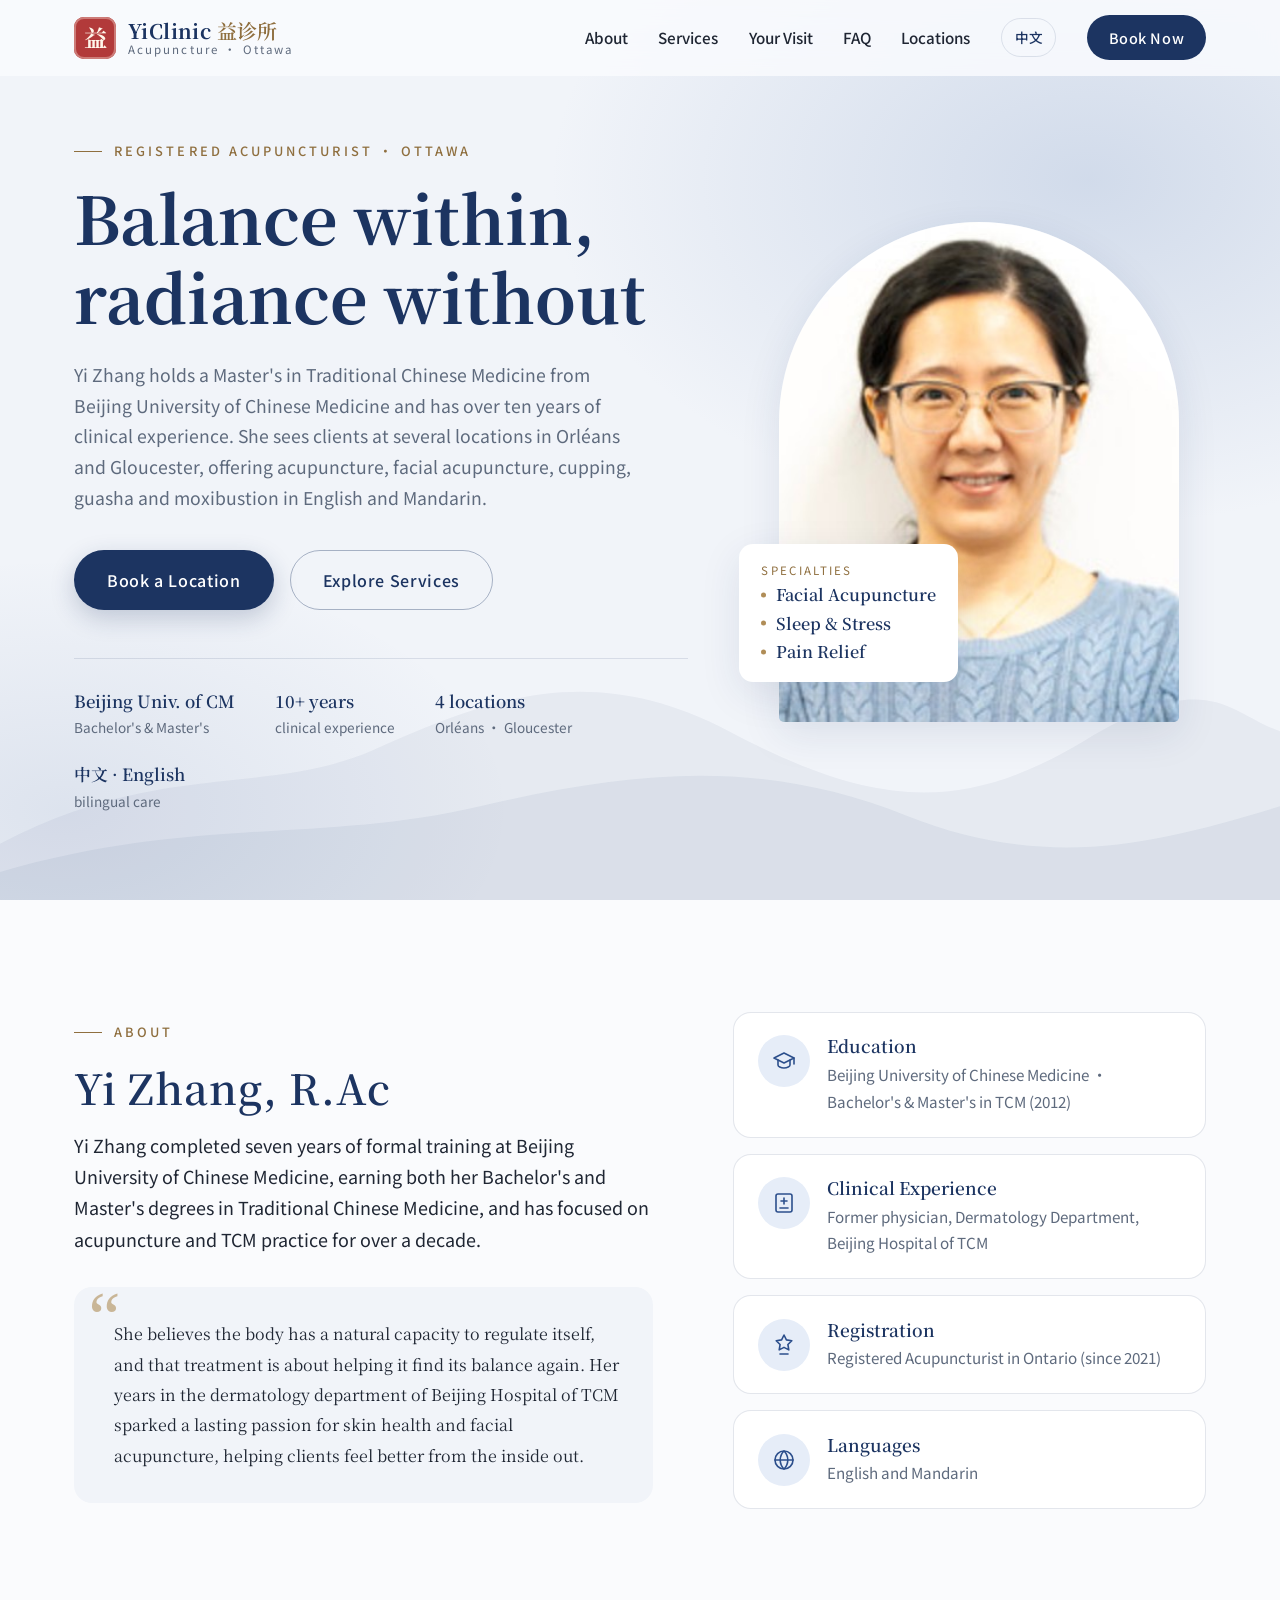
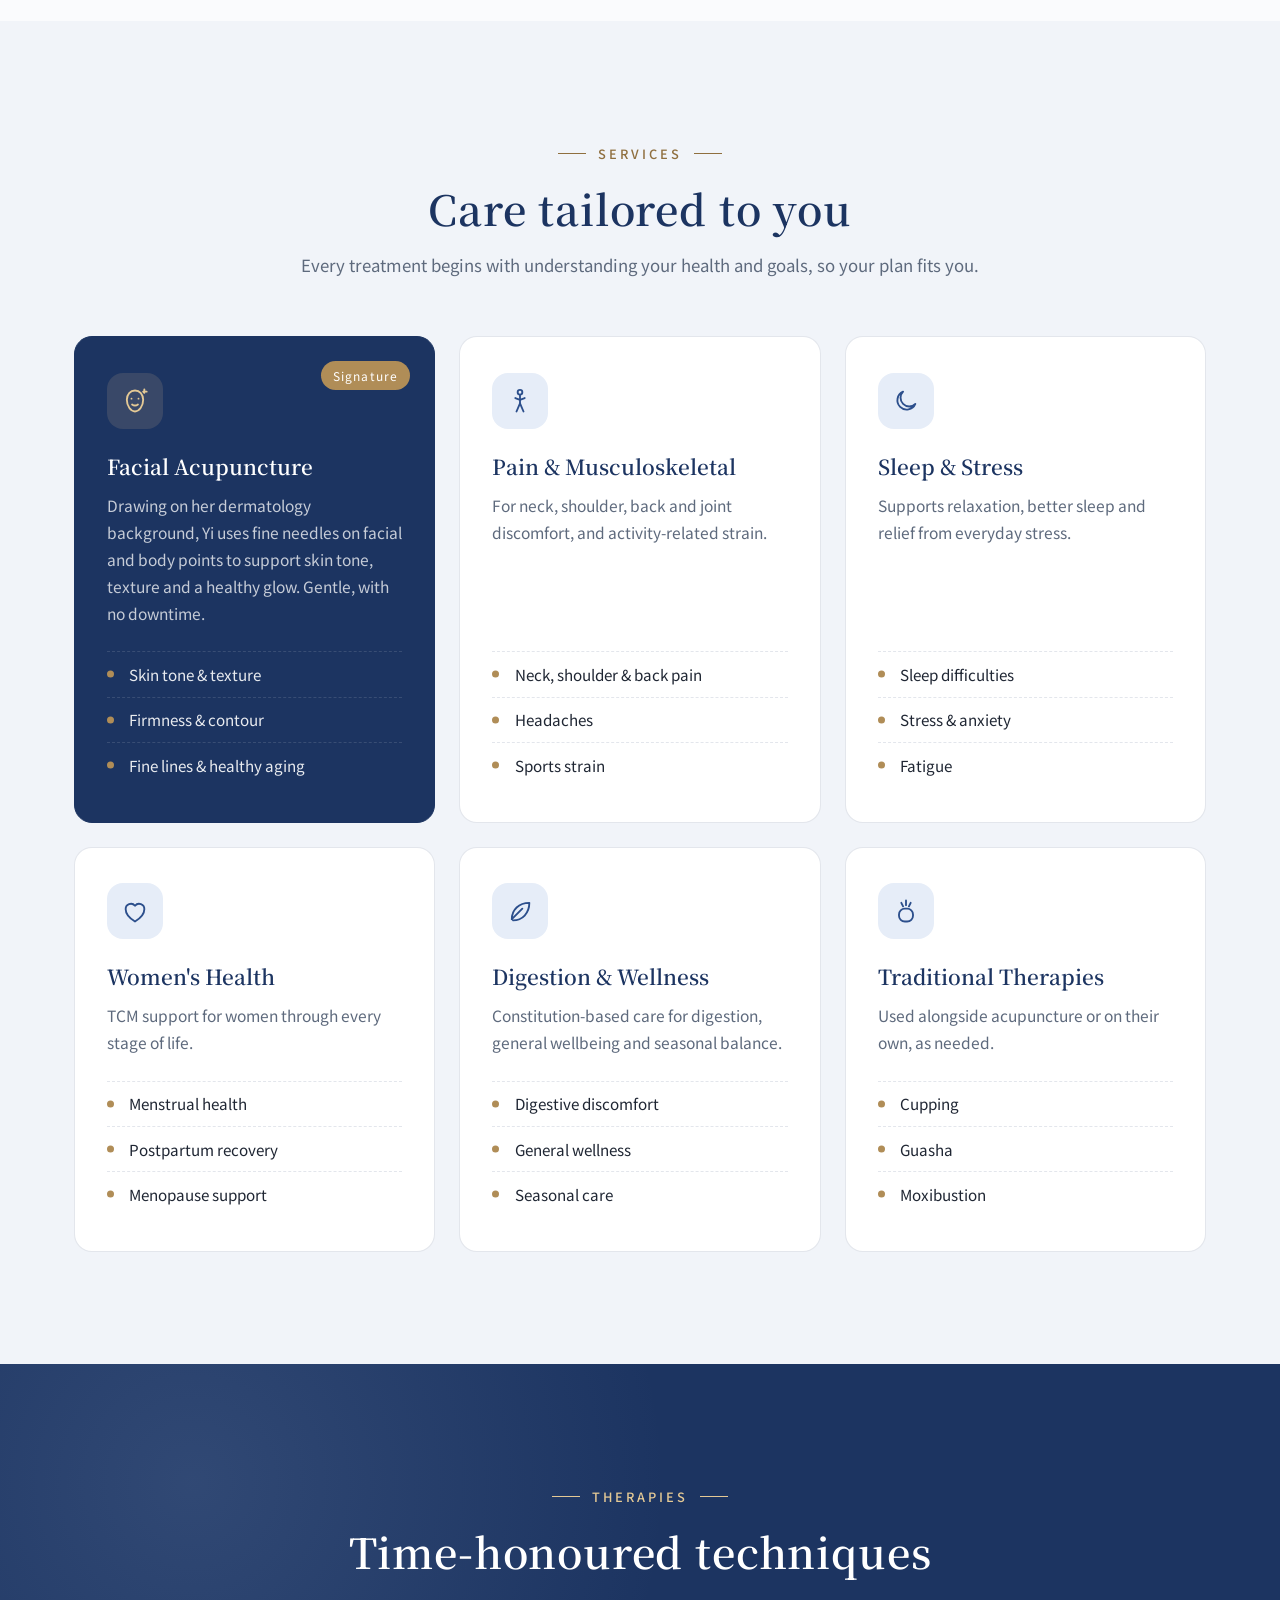
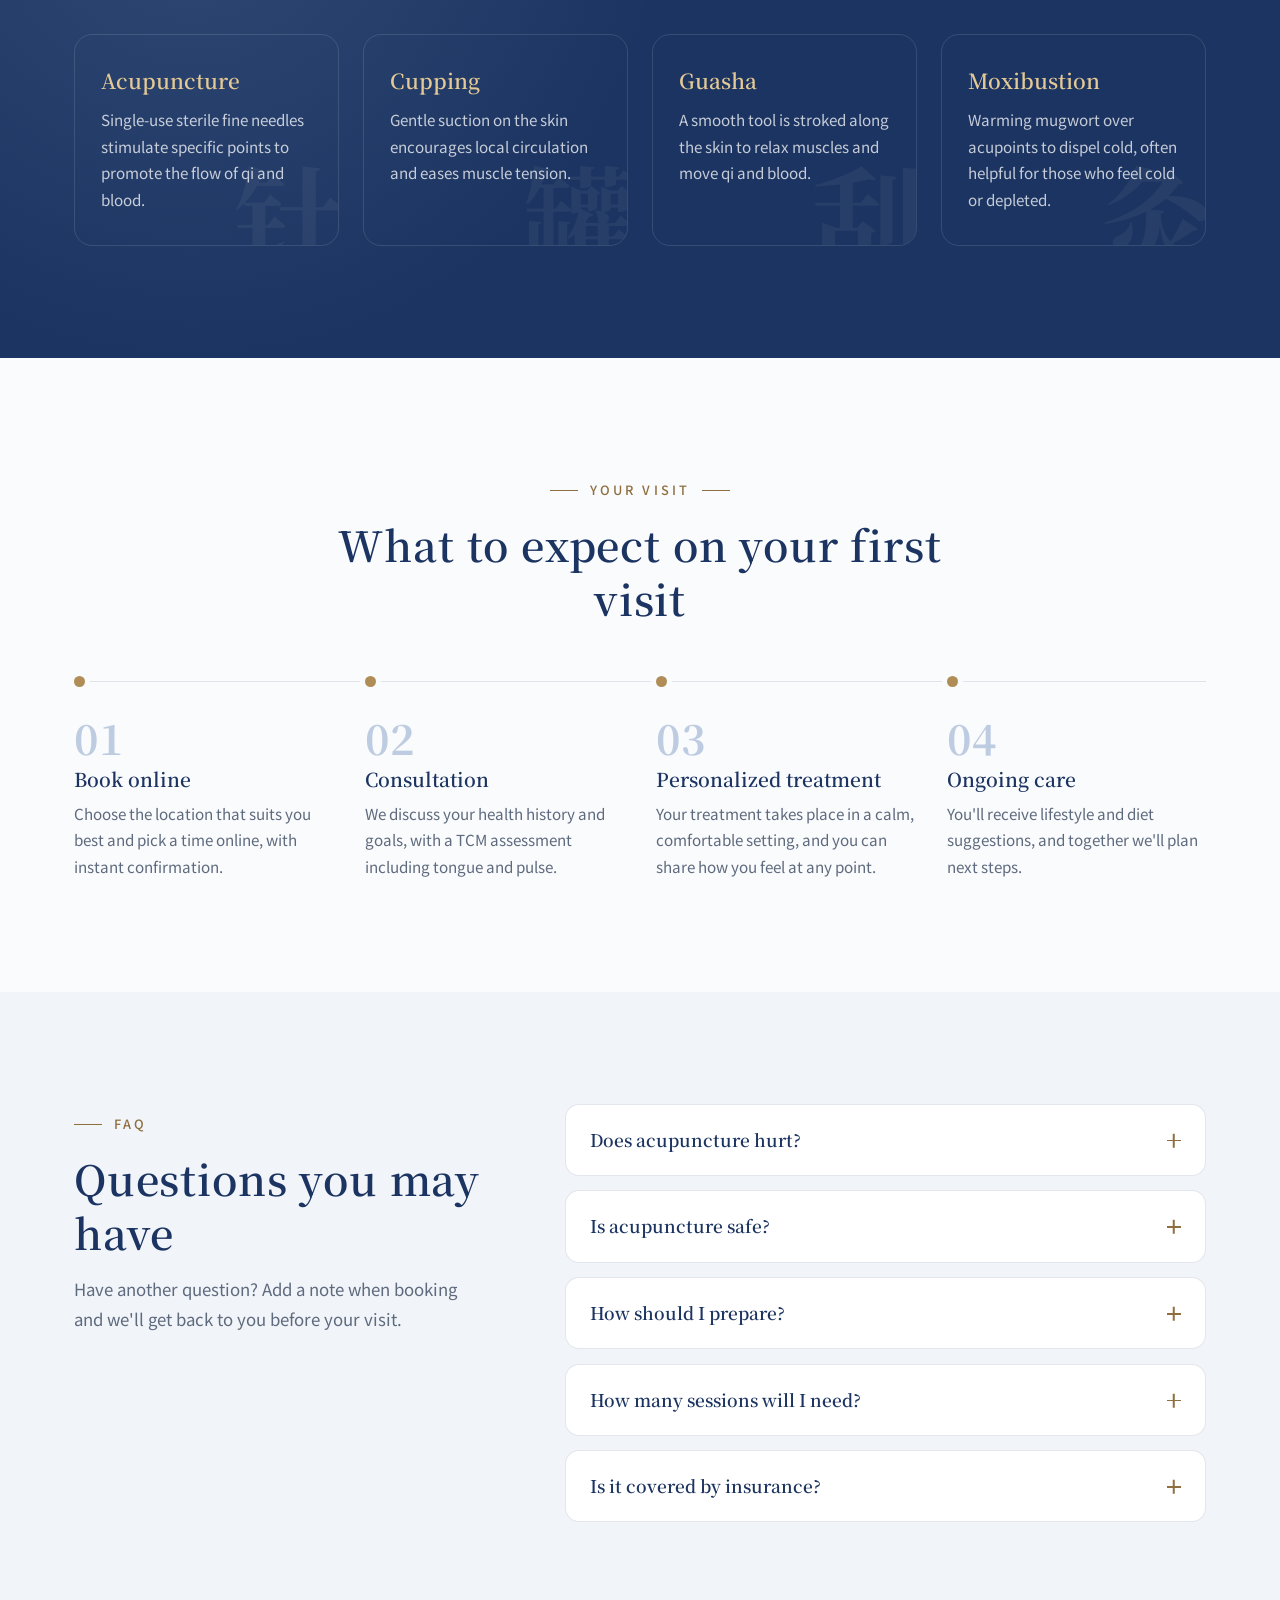
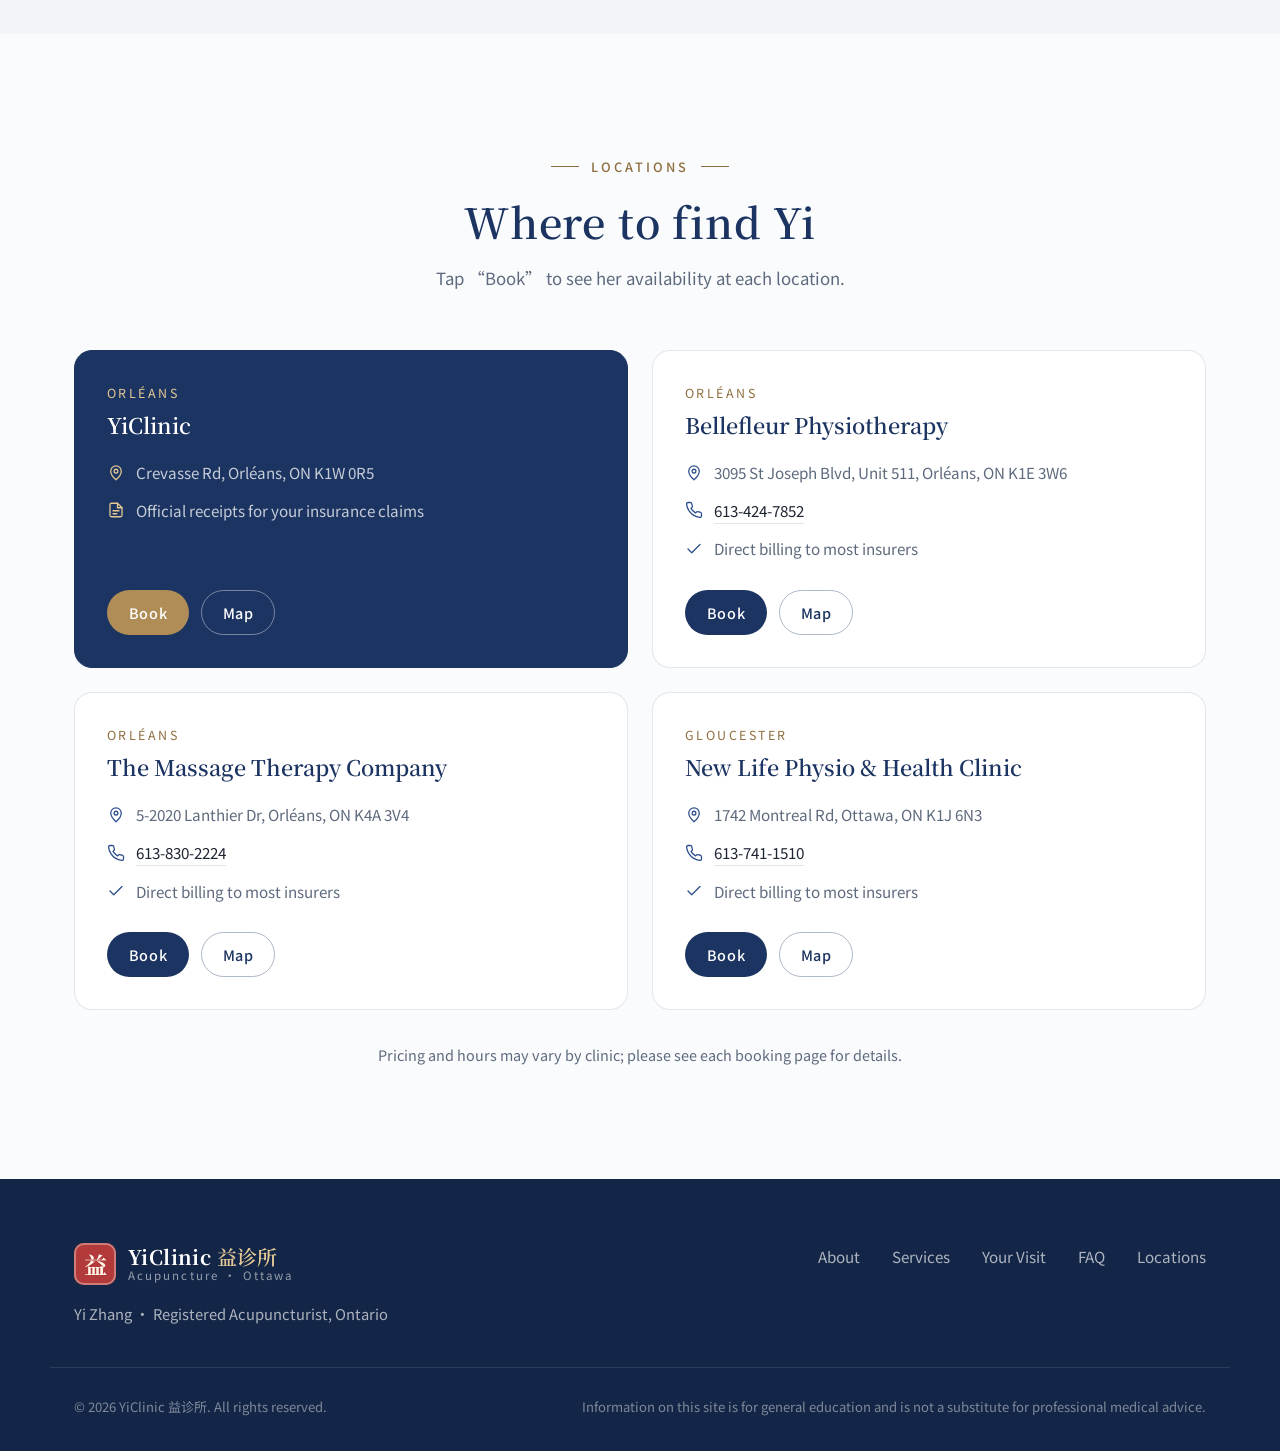
==== zh/index.html @ 9ea77cdb "Give each language its own URL: English at /, Chinese at /zh/ Replaces the JavaScript text swap with" ====
<!DOCTYPE html>
<html lang="zh-CN">
<head>
    <meta charset="UTF-8">
    <meta name="viewport" content="width=device-width, initial-scale=1.0">
    <title>YiClinic 益诊所 - 渥太华中医针灸 | 注册针灸师张怿</title>
    <meta name="description" content="YiClinic 益诊所，渥太华中医针灸。张怿，北京中医药大学中医学硕士，安大略省注册针灸师，在 Orléans 与 Gloucester 提供针灸、面部美容针灸、拔罐、刮痧、艾灸，中英文服务，多处可直接报销保险。">
    <meta name="theme-color" content="#1c3461">
    <link rel="canonical" href="https://www.yiclinic.ca/zh/">
    <link rel="alternate" hreflang="zh-Hans" href="https://www.yiclinic.ca/zh/">
    <link rel="alternate" hreflang="en" href="https://www.yiclinic.ca/">
    <link rel="alternate" hreflang="x-default" href="https://www.yiclinic.ca/">
    <link rel="icon" href="../favicon.svg" type="image/svg+xml">

    <meta property="og:type" content="website">
    <meta property="og:site_name" content="YiClinic 益诊所">
    <meta property="og:title" content="YiClinic 益诊所 - 渥太华中医针灸 | 注册针灸师张怿">
    <meta property="og:description" content="安大略省注册针灸师张怿 · 针灸、面部美容针灸、拔罐、刮痧、艾灸 · Orléans 与 Gloucester · 中英文服务">
    <meta property="og:locale" content="zh_CN">
    <meta property="og:url" content="https://www.yiclinic.ca/zh/">
    <meta property="og:image" content="https://www.yiclinic.ca/profile.jpg">
    <meta name="twitter:card" content="summary">

    <link rel="preconnect" href="https://fonts.googleapis.com">
    <link rel="preconnect" href="https://fonts.gstatic.com" crossorigin>
    <link href="https://fonts.googleapis.com/css2?family=Noto+Sans+SC:wght@300;400;500;700&family=Noto+Serif+SC:wght@400;500;600;700&display=swap" rel="stylesheet">
    <link rel="stylesheet" href="../styles.css?v=6">

    <script type="application/ld+json">
    {
        "@context": "https://schema.org",
        "@type": "MedicalBusiness",
        "name": "YiClinic 益诊所",
        "url": "https://www.yiclinic.ca/zh/",
        "image": "https://www.yiclinic.ca/profile.jpg",
        "description": "Acupuncture and Traditional Chinese Medicine clinic in Ottawa, Ontario. Services in English and Mandarin.",
        "address": {
            "@type": "PostalAddress",
            "streetAddress": "Crevasse Rd",
            "addressLocality": "Orléans",
            "postalCode": "K1W 0R5",
            "addressRegion": "ON",
            "addressCountry": "CA"
        },
        "availableLanguage": ["English", "Chinese"],
        "medicalSpecialty": "Acupuncture",
        "employee": {
            "@type": "Person",
            "name": "Yi Zhang",
            "jobTitle": "Registered Acupuncturist",
            "alumniOf": "Beijing University of Chinese Medicine",
            "workLocation": [
                {
                    "@type": "MedicalClinic",
                    "name": "Bellefleur Physiotherapy - Orléans",
                    "telephone": "+1-613-424-7852",
                    "address": { "@type": "PostalAddress", "streetAddress": "3095 St Joseph Blvd, Unit 511", "addressLocality": "Orléans", "addressRegion": "ON", "postalCode": "K1E 3W6", "addressCountry": "CA" }
                },
                {
                    "@type": "MedicalClinic",
                    "name": "The Massage Therapy Company",
                    "telephone": "+1-613-830-2224",
                    "address": { "@type": "PostalAddress", "streetAddress": "5-2020 Lanthier Dr", "addressLocality": "Orléans", "addressRegion": "ON", "postalCode": "K4A 3V4", "addressCountry": "CA" }
                },
                {
                    "@type": "MedicalClinic",
                    "name": "New Life Physio & Health Clinic",
                    "telephone": "+1-613-741-1510",
                    "address": { "@type": "PostalAddress", "streetAddress": "1742 Montreal Rd", "addressLocality": "Ottawa", "addressRegion": "ON", "postalCode": "K1J 6N3", "addressCountry": "CA" }
                }
            ]
        },
        "potentialAction": {
            "@type": "ReserveAction",
            "target": "https://book.squareup.com/appointments/kmcly4hvuqby21/location/LDAK9QREGEEZS/services"
        }
    }
    </script>
</head>
<body>
    <a class="skip-link" href="#main">跳到主要内容</a>

    <header class="navbar" id="navbar">
        <div class="container nav-wrapper">
            <a href="#home" class="logo" aria-label="YiClinic 益诊所">
                <span class="logo-seal" aria-hidden="true">益</span>
                <span class="logo-text">
                    <span class="logo-name">YiClinic <span class="logo-cn">益诊所</span></span>
                    <span class="logo-subtitle">渥太华中医针灸</span>
                </span>
            </a>

            <nav class="nav-menu" id="navMenu" aria-label="Main">
                <a href="#about" class="nav-link">关于医师</a>
                <a href="#services" class="nav-link">服务项目</a>
                <a href="#visit" class="nav-link">就诊流程</a>
                <a href="#faq" class="nav-link">常见问题</a>
                <a href="#locations" class="nav-link">就诊地点</a>
                <a class="language-toggle" href="../" hreflang="en" lang="en" data-lang-switch="en" aria-label="English">EN</a>
                <a href="#locations" class="btn btn-primary btn-sm nav-cta">在线预约</a>
            </nav>

            <button class="mobile-menu-toggle" id="mobileMenuToggle" type="button" aria-label="Menu" aria-controls="navMenu" aria-expanded="false">
                <span></span><span></span><span></span>
            </button>
        </div>
    </header>

    <main id="main">
        <!-- 首页 -->
        <section id="home" class="hero">
            <svg class="hero-mountains" viewBox="0 0 1440 320" preserveAspectRatio="none" aria-hidden="true">
                <path d="M0 260 C 180 170, 300 210, 420 160 S 660 60, 820 140 S 1080 230, 1220 150 S 1380 120, 1440 140 L1440 320 L0 320 Z" fill="currentColor" opacity="0.05"/>
                <path d="M0 290 C 220 230, 360 260, 540 220 S 860 170, 1020 230 S 1300 260, 1440 220 L1440 320 L0 320 Z" fill="currentColor" opacity="0.06"/>
            </svg>
            <div class="container hero-grid">
                <div class="hero-text">
                    <p class="eyebrow reveal">安大略省注册针灸师 · 渥太华</p>
                    <h1 class="hero-title reveal">调和身心，自然焕采</h1>
                    <p class="hero-lead reveal">张怿，北京中医药大学中医学硕士，十余年针灸临床经验。在渥太华 Orléans 与 Gloucester 多个地点出诊，提供针灸、面部美容针灸、拔罐、刮痧与艾灸，中英文服务。</p>
                    <div class="hero-buttons reveal">
                        <a href="#locations" class="btn btn-primary">选择地点预约</a>
                        <a href="#services" class="btn btn-ghost">查看服务项目</a>
                    </div>
                    <ul class="hero-trust reveal">
                        <li>
                            <strong>北京中医药大学</strong>
                            <span>中医学学士 · 硕士</span>
                        </li>
                        <li>
                            <strong>10+ 年</strong>
                            <span>针灸临床经验</span>
                        </li>
                        <li>
                            <strong>4 个地点</strong>
                            <span>Orléans · Gloucester</span>
                        </li>
                        <li>
                            <strong>中文 · English</strong>
                            <span>双语服务</span>
                        </li>
                    </ul>
                </div>
                <div class="hero-visual reveal">
                    <div class="hero-arch">
                        <img src="../profile.jpg" alt="张怿 Yi Zhang, Registered Acupuncturist" width="415" height="430">
                    </div>
                    <div class="hero-badge">
                        <span class="hero-badge-label">特色项目</span>
                        <ul class="hero-badge-list">
                            <li>面部美容</li>
                            <li>睡眠情绪</li>
                            <li>疼痛调理</li>
                        </ul>
                    </div>
                </div>
            </div>
        </section>

        <!-- 关于医师 -->
        <section id="about" class="section about">
            <div class="container about-grid">
                <div class="about-intro reveal">
                    <p class="eyebrow">关于医师</p>
                    <h2 class="section-title">张怿 · 注册针灸师</h2>
                    <p class="lead">张怿毕业于北京中医药大学，接受七年系统中医学教育，获中医学学士及硕士学位，此后专注针灸与中医临床十余年。</p>
                    <blockquote class="philosophy">
                        <p>她相信身体本身具有自我调节的能力。治疗的目的，是帮助身体重新找回平衡。曾在北京中医医院皮肤科工作的经历，让她对皮肤调理与面部美容针灸一直怀有热情，希望帮助每一位来访者由内而外地改善状态。</p>
                    </blockquote>
                </div>

                <ul class="credentials">
                    <li class="credential reveal">
                        <span class="icon-circle" aria-hidden="true">
                            <svg viewBox="0 0 24 24"><path d="M2 9l10-5 10 5-10 5-10-5z"/><path d="M6 11v5c0 1.5 2.7 3 6 3s6-1.5 6-3v-5"/><path d="M22 9v6"/></svg>
                        </span>
                        <div>
                            <h3>教育背景</h3>
                            <p>北京中医药大学 · 中医学学士、硕士（2012）</p>
                        </div>
                    </li>
                    <li class="credential reveal">
                        <span class="icon-circle" aria-hidden="true">
                            <svg viewBox="0 0 24 24"><rect x="4" y="3" width="16" height="18" rx="2"/><path d="M12 7v6M9 10h6"/><path d="M8 17h8"/></svg>
                        </span>
                        <div>
                            <h3>临床经历</h3>
                            <p>曾任北京中医医院皮肤科医师</p>
                        </div>
                    </li>
                    <li class="credential reveal">
                        <span class="icon-circle" aria-hidden="true">
                            <svg viewBox="0 0 24 24"><path d="M12 2l2.4 4.9 5.4.8-3.9 3.8.9 5.4L12 14.4l-4.8 2.5.9-5.4-3.9-3.8 5.4-.8L12 2z"/><path d="M8 21h8"/></svg>
                        </span>
                        <div>
                            <h3>执业资格</h3>
                            <p>安大略省注册针灸师（2021 年至今）</p>
                        </div>
                    </li>
                    <li class="credential reveal">
                        <span class="icon-circle" aria-hidden="true">
                            <svg viewBox="0 0 24 24"><circle cx="12" cy="12" r="9"/><path d="M3 12h18"/><path d="M12 3c2.5 2.5 3.8 5.5 3.8 9s-1.3 6.5-3.8 9c-2.5-2.5-3.8-5.5-3.8-9S9.5 5.5 12 3z"/></svg>
                        </span>
                        <div>
                            <h3>语言</h3>
                            <p>中文（普通话）、英文</p>
                        </div>
                    </li>
                </ul>
            </div>
        </section>

        <!-- 服务项目 -->
        <section id="services" class="section services">
            <div class="container">
                <div class="section-header reveal">
                    <p class="eyebrow">服务项目</p>
                    <h2 class="section-title">因人而异的中医调理</h2>
                    <p class="section-description">每次治疗前都会详细了解您的情况，再制定适合您的针灸与中医方案。</p>
                </div>

                <div class="services-grid">
                    <article class="service-card service-card--featured reveal">
                        <span class="service-tag">特色项目</span>
                        <span class="service-icon" aria-hidden="true">
                            <svg viewBox="0 0 24 24"><path d="M12 3c-4 0-7 3.2-7 8 0 5.5 3.5 10 7 10s7-4.5 7-10c0-4.8-3-8-7-8z"/><path d="M9 10h.01M15 10h.01"/><path d="M9.5 15c1.4 1 3.6 1 5 0"/><path d="M19 4l1 1M20 2v2M22 4h-2"/></svg>
                        </span>
                        <h3>面部美容针灸</h3>
                        <p>结合皮肤科临床背景，以细针作用于面部及全身穴位，帮助改善气色与肌肤状态。温和、无需恢复期。</p>
                        <ul class="service-list">
                            <li>改善气色与肤质</li>
                            <li>面部紧致与轮廓</li>
                            <li>细纹与抗衰调理</li>
                        </ul>
                    </article>

                    <article class="service-card reveal">
                        <span class="service-icon" aria-hidden="true">
                            <svg viewBox="0 0 24 24"><circle cx="12" cy="4.5" r="2"/><path d="M12 7v7"/><path d="M8 9.5l4 1.5 4-1.5"/><path d="M9 21l3-7 3 7"/></svg>
                        </span>
                        <h3>疼痛与肌肉骨骼</h3>
                        <p>针对颈肩腰背、关节及运动相关的不适，舒缓紧张、促进活动。</p>
                        <ul class="service-list">
                            <li>颈肩腰背痛</li>
                            <li>头痛</li>
                            <li>运动劳损</li>
                        </ul>
                    </article>

                    <article class="service-card reveal">
                        <span class="service-icon" aria-hidden="true">
                            <svg viewBox="0 0 24 24"><path d="M20 14.5A8 8 0 1 1 9.5 4a6.5 6.5 0 0 0 10.5 10.5z"/></svg>
                        </span>
                        <h3>睡眠与情绪</h3>
                        <p>帮助身心放松，调理睡眠质量与日常压力带来的不适。</p>
                        <ul class="service-list">
                            <li>失眠多梦</li>
                            <li>压力与焦虑</li>
                            <li>疲劳乏力</li>
                        </ul>
                    </article>

                    <article class="service-card reveal">
                        <span class="service-icon" aria-hidden="true">
                            <svg viewBox="0 0 24 24"><path d="M12 21c-5-3-8-6.5-8-10.5A4.5 4.5 0 0 1 12 7.5a4.5 4.5 0 0 1 8 3c0 4-3 7.5-8 10.5z"/></svg>
                        </span>
                        <h3>女性健康</h3>
                        <p>在不同生命阶段为女性提供中医调理与支持。</p>
                        <ul class="service-list">
                            <li>月经调理</li>
                            <li>产后恢复</li>
                            <li>更年期调养</li>
                        </ul>
                    </article>

                    <article class="service-card reveal">
                        <span class="service-icon" aria-hidden="true">
                            <svg viewBox="0 0 24 24"><path d="M5 19c0-8 6-14 15-14 0 9-6 15-14 15"/><path d="M5 19L14 10"/></svg>
                        </span>
                        <h3>消化与体质调理</h3>
                        <p>根据个人体质调理脾胃、改善亚健康状态，顺应季节养生。</p>
                        <ul class="service-list">
                            <li>消化不适</li>
                            <li>亚健康调理</li>
                            <li>季节性调养</li>
                        </ul>
                    </article>

                    <article class="service-card reveal">
                        <span class="service-icon" aria-hidden="true">
                            <svg viewBox="0 0 24 24"><path d="M12 3v4"/><path d="M8 5l1.5 3M16 5l-1.5 3"/><rect x="6" y="10" width="12" height="11" rx="5"/></svg>
                        </span>
                        <h3>传统中医疗法</h3>
                        <p>可根据需要与针灸配合使用，或单独进行。</p>
                        <ul class="service-list">
                            <li>拔罐</li>
                            <li>刮痧</li>
                            <li>艾灸</li>
                        </ul>
                    </article>
                </div>
            </div>
        </section>

        <!-- 疗法介绍 -->
        <section class="section therapies">
            <div class="container">
                <div class="section-header reveal">
                    <p class="eyebrow eyebrow--light">疗法介绍</p>
                    <h2 class="section-title">传承千年的中医手法</h2>
                </div>
                <div class="therapies-grid">
                    <div class="therapy reveal">
                        <span class="therapy-char" aria-hidden="true">针</span>
                        <h3>针灸</h3>
                        <p>以一次性无菌细针刺激穴位，疏通经络、调和气血。</p>
                    </div>
                    <div class="therapy reveal">
                        <span class="therapy-char" aria-hidden="true">罐</span>
                        <h3>拔罐</h3>
                        <p>借助负压作用于肌肤，促进局部循环、舒缓肌肉紧张。</p>
                    </div>
                    <div class="therapy reveal">
                        <span class="therapy-char" aria-hidden="true">刮</span>
                        <h3>刮痧</h3>
                        <p>以刮痧板在皮肤表面刮拭，放松肌肉、促进气血运行。</p>
                    </div>
                    <div class="therapy reveal">
                        <span class="therapy-char" aria-hidden="true">灸</span>
                        <h3>艾灸</h3>
                        <p>以艾草温熨穴位，温经散寒，适合怕冷、体虚者。</p>
                    </div>
                </div>
            </div>
        </section>

        <!-- 就诊流程 -->
        <section id="visit" class="section visit">
            <div class="container">
                <div class="section-header reveal">
                    <p class="eyebrow">就诊流程</p>
                    <h2 class="section-title">第一次来，会是怎样的？</h2>
                </div>
                <ol class="steps">
                    <li class="step reveal">
                        <span class="step-num">01</span>
                        <h3>在线预约</h3>
                        <p>选择离您最方便的地点，在线挑选时间，即时确认。</p>
                    </li>
                    <li class="step reveal">
                        <span class="step-num">02</span>
                        <h3>问诊评估</h3>
                        <p>详细了解您的健康史与诉求，结合舌诊、脉诊进行中医评估。</p>
                    </li>
                    <li class="step reveal">
                        <span class="step-num">03</span>
                        <h3>个性化治疗</h3>
                        <p>在安静舒适的环境中进行针灸或其他中医治疗，过程中随时沟通感受。</p>
                    </li>
                    <li class="step reveal">
                        <span class="step-num">04</span>
                        <h3>调养建议</h3>
                        <p>提供饮食起居方面的建议，并与您商定后续的治疗计划。</p>
                    </li>
                </ol>
            </div>
        </section>

        <!-- 常见问题 -->
        <section id="faq" class="section faq">
            <div class="container faq-grid">
                <div class="faq-intro reveal">
                    <p class="eyebrow">常见问题</p>
                    <h2 class="section-title">您可能想知道</h2>
                    <p class="section-description">还有其他问题？欢迎在预约时备注，我们会在就诊前与您联系。</p>
                </div>
                <div class="faq-list">
                    <details class="faq-item reveal">
                        <summary>针灸会痛吗？</summary>
                        <p>针灸针非常细，远细于打针用的针头。进针时多数人只有轻微感觉，之后可能出现酸、胀、麻、沉等“得气”感，通常很快适应，很多人治疗时会放松到睡着。</p>
                    </details>
                    <details class="faq-item reveal">
                        <summary>针灸安全吗？</summary>
                        <p>所有针具均为一次性无菌针，用后即弃。张怿是安大略省注册针灸师，遵循省级执业及卫生标准。如您怀孕、正在服用抗凝药物或有其他健康状况，请在就诊时告知。</p>
                    </details>
                    <details class="faq-item reveal">
                        <summary>治疗前需要做什么准备？</summary>
                        <p>建议穿着宽松舒适的衣物；就诊前适量进食，避免空腹或过饱；面部美容针灸前请尽量不化妆。</p>
                    </details>
                    <details class="faq-item reveal">
                        <summary>需要做几次治疗？</summary>
                        <p>因人而异，取决于您的具体情况、病程长短和身体反应。首次就诊评估后，会与您一起商量合适的治疗频率与疗程。</p>
                    </details>
                    <details class="faq-item reveal">
                        <summary>保险可以报销吗？</summary>
                        <p>许多雇主提供的补充医疗保险（extended health benefits）涵盖注册针灸师的服务，具体范围请咨询您的保险公司。在 Bellefleur、The Massage Therapy Company 和 New Life 三家诊所就诊，可由诊所直接向多数保险公司报销（direct billing）；在私人诊室就诊则提供注册针灸师收据，供您自行报销。</p>
                    </details>
                </div>
            </div>
        </section>

        <!-- 就诊地点 -->
        <section id="locations" class="section locations">
            <div class="container">
                <div class="section-header reveal">
                    <p class="eyebrow">就诊地点</p>
                    <h2 class="section-title">张怿的出诊地点</h2>
                    <p class="section-description">点击「预约」，即可查看她在该地点的可约时间。</p>
                </div>

                <div class="locations-grid">
                    <article class="location-card location-card--featured reveal">
                        <p class="location-area">Orléans</p>
                        <h3>YiClinic 益诊所</h3>
                        <ul class="location-meta">
                            <li>
                                <svg viewBox="0 0 24 24" aria-hidden="true"><path d="M12 21s-7-6.2-7-11.5A7 7 0 0 1 19 9.5C19 14.8 12 21 12 21z"/><circle cx="12" cy="9.5" r="2.5"/></svg>
                                <span>Crevasse Rd, Orléans, ON K1W 0R5</span>
                            </li>
                            <li>
                                <svg viewBox="0 0 24 24" aria-hidden="true"><path d="M14 3H6a2 2 0 0 0-2 2v14a2 2 0 0 0 2 2h12a2 2 0 0 0 2-2V9z"/><path d="M14 3v6h6M8 13h8M8 17h5"/></svg>
                                <span>提供注册针灸师收据，可自行向保险报销</span>
                            </li>
                        </ul>
                        <div class="location-actions">
                            <a href="https://book.squareup.com/appointments/kmcly4hvuqby21/location/LDAK9QREGEEZS/services" target="_blank" rel="noopener" class="btn btn-primary btn-sm">预约</a>
                            <a href="https://www.google.com/maps/search/?api=1&amp;query=Crevasse+Rd+Orleans+ON+K1W+0R5" target="_blank" rel="noopener" class="btn btn-ghost btn-sm">地图</a>
                        </div>
                    </article>

                    <article class="location-card reveal">
                        <p class="location-area">Orléans</p>
                        <h3>Bellefleur Physiotherapy</h3>
                        <ul class="location-meta">
                            <li>
                                <svg viewBox="0 0 24 24" aria-hidden="true"><path d="M12 21s-7-6.2-7-11.5A7 7 0 0 1 19 9.5C19 14.8 12 21 12 21z"/><circle cx="12" cy="9.5" r="2.5"/></svg>
                                <span>3095 St Joseph Blvd, Unit 511, Orléans, ON K1E 3W6</span>
                            </li>
                            <li>
                                <svg viewBox="0 0 24 24" aria-hidden="true"><path d="M22 16.9v3a2 2 0 0 1-2.2 2 19.8 19.8 0 0 1-8.6-3.1 19.5 19.5 0 0 1-6-6A19.8 19.8 0 0 1 2.1 4.2 2 2 0 0 1 4.1 2h3a2 2 0 0 1 2 1.7c.1 1 .4 1.9.7 2.8a2 2 0 0 1-.5 2.1L8 9.9a16 16 0 0 0 6 6l1.3-1.3a2 2 0 0 1 2.1-.4c.9.3 1.8.6 2.8.7a2 2 0 0 1 1.7 2z"/></svg>
                                <a href="tel:+16134247852">613-424-7852</a>
                            </li>
                            <li>
                                <svg viewBox="0 0 24 24" aria-hidden="true"><path d="M20 6L9 17l-5-5"/></svg>
                                <span>可直接向保险公司报销（direct billing）</span>
                            </li>
                        </ul>
                        <div class="location-actions">
                            <a href="https://bellefleurphysio.janeapp.com/locations/orleans/book#/staff_member/19" target="_blank" rel="noopener" class="btn btn-primary btn-sm">预约</a>
                            <a href="https://www.google.com/maps/search/?api=1&amp;query=Bellefleur+Physiotherapy+3095+St+Joseph+Blvd+Orleans+ON" target="_blank" rel="noopener" class="btn btn-ghost btn-sm">地图</a>
                        </div>
                    </article>

                    <article class="location-card reveal">
                        <p class="location-area">Orléans</p>
                        <h3>The Massage Therapy Company</h3>
                        <ul class="location-meta">
                            <li>
                                <svg viewBox="0 0 24 24" aria-hidden="true"><path d="M12 21s-7-6.2-7-11.5A7 7 0 0 1 19 9.5C19 14.8 12 21 12 21z"/><circle cx="12" cy="9.5" r="2.5"/></svg>
                                <span>5-2020 Lanthier Dr, Orléans, ON K4A 3V4</span>
                            </li>
                            <li>
                                <svg viewBox="0 0 24 24" aria-hidden="true"><path d="M22 16.9v3a2 2 0 0 1-2.2 2 19.8 19.8 0 0 1-8.6-3.1 19.5 19.5 0 0 1-6-6A19.8 19.8 0 0 1 2.1 4.2 2 2 0 0 1 4.1 2h3a2 2 0 0 1 2 1.7c.1 1 .4 1.9.7 2.8a2 2 0 0 1-.5 2.1L8 9.9a16 16 0 0 0 6 6l1.3-1.3a2 2 0 0 1 2.1-.4c.9.3 1.8.6 2.8.7a2 2 0 0 1 1.7 2z"/></svg>
                                <a href="tel:+16138302224">613-830-2224</a>
                            </li>
                            <li>
                                <svg viewBox="0 0 24 24" aria-hidden="true"><path d="M20 6L9 17l-5-5"/></svg>
                                <span>可直接向保险公司报销（direct billing）</span>
                            </li>
                        </ul>
                        <div class="location-actions">
                            <a href="https://themassagetherapycompany.janeapp.com/#/staff_member/61" target="_blank" rel="noopener" class="btn btn-primary btn-sm">预约</a>
                            <a href="https://www.google.com/maps/search/?api=1&amp;query=The+Massage+Therapy+Company+2020+Lanthier+Dr+Orleans+ON" target="_blank" rel="noopener" class="btn btn-ghost btn-sm">地图</a>
                        </div>
                    </article>

                    <article class="location-card reveal">
                        <p class="location-area">Gloucester</p>
                        <h3>New Life Physio &amp; Health Clinic</h3>
                        <ul class="location-meta">
                            <li>
                                <svg viewBox="0 0 24 24" aria-hidden="true"><path d="M12 21s-7-6.2-7-11.5A7 7 0 0 1 19 9.5C19 14.8 12 21 12 21z"/><circle cx="12" cy="9.5" r="2.5"/></svg>
                                <span>1742 Montreal Rd, Ottawa, ON K1J 6N3</span>
                            </li>
                            <li>
                                <svg viewBox="0 0 24 24" aria-hidden="true"><path d="M22 16.9v3a2 2 0 0 1-2.2 2 19.8 19.8 0 0 1-8.6-3.1 19.5 19.5 0 0 1-6-6A19.8 19.8 0 0 1 2.1 4.2 2 2 0 0 1 4.1 2h3a2 2 0 0 1 2 1.7c.1 1 .4 1.9.7 2.8a2 2 0 0 1-.5 2.1L8 9.9a16 16 0 0 0 6 6l1.3-1.3a2 2 0 0 1 2.1-.4c.9.3 1.8.6 2.8.7a2 2 0 0 1 1.7 2z"/></svg>
                                <a href="tel:+16137411510">613-741-1510</a>
                            </li>
                            <li>
                                <svg viewBox="0 0 24 24" aria-hidden="true"><path d="M20 6L9 17l-5-5"/></svg>
                                <span>可直接向保险公司报销（direct billing）</span>
                            </li>
                        </ul>
                        <div class="location-actions">
                            <a href="https://newlifeptclinic.janeapp.com/#/staff_member/6" target="_blank" rel="noopener" class="btn btn-primary btn-sm">预约</a>
                            <a href="https://www.google.com/maps/search/?api=1&amp;query=New+Life+Physio+1742+Montreal+Rd+Ottawa+ON" target="_blank" rel="noopener" class="btn btn-ghost btn-sm">地图</a>
                        </div>
                    </article>
                </div>

                <p class="locations-note reveal">各诊所的价格与营业时间可能不同，请以预约页面为准。</p>
            </div>
        </section>
    </main>

    <footer class="footer">
        <div class="container footer-grid">
            <div class="footer-brand">
                <a href="#home" class="logo logo--light">
                    <span class="logo-seal" aria-hidden="true">益</span>
                    <span class="logo-text">
                        <span class="logo-name">YiClinic <span class="logo-cn">益诊所</span></span>
                        <span class="logo-subtitle">渥太华中医针灸</span>
                    </span>
                </a>
                <p>张怿 · 安大略省注册针灸师</p>
            </div>
            <nav class="footer-links" aria-label="Footer">
                <a href="#about">关于医师</a>
                <a href="#services">服务项目</a>
                <a href="#visit">就诊流程</a>
                <a href="#faq">常见问题</a>
                <a href="#locations">就诊地点</a>
            </nav>
        </div>
        <div class="container footer-bottom">
            <p>&copy; <span id="year">2026</span> YiClinic 益诊所. All rights reserved.</p>
            <p class="footer-note">本网站内容仅供参考，不能替代专业医疗建议。</p>
        </div>
    </footer>

    <a href="#locations" class="mobile-book">在线预约</a>

    <script src="../script.js?v=5"></script>
</body>
</html>
---- styles.css ----
:root {
    --ink: #1c3461;
    --jade: #2c4f8c;
    --sage: #8ea6cc;
    --sage-soft: #e6edf8;
    --gold: #b08d57;
    --gold-dark: #8f6f3f;
    --seal: #b23a3a;
    --paper: #f1f4f9;
    --cream: #fafbfd;
    --white: #ffffff;
    --text: #1f2633;
    --muted: #5e6a7d;
    --line: rgba(28, 52, 97, 0.12);
    --gold-light: #e4c995;
    --footer-bg: #142647;
    --arch-radius: 999px 999px 24px 24px;
    --arch-outline-radius: 999px 999px 28px 28px;

    --font-sans: 'Noto Sans SC', -apple-system, BlinkMacSystemFont, 'Segoe UI', 'PingFang SC', 'Microsoft YaHei', sans-serif;
    --font-serif: 'Noto Serif SC', 'Songti SC', 'SimSun', Georgia, serif;

    --radius: 18px;
    --shadow-sm: 0 2px 12px rgba(28, 52, 97, 0.06);
    --shadow: 0 12px 40px rgba(28, 52, 97, 0.10);
    --ease: cubic-bezier(0.22, 1, 0.36, 1);
    --nav-h: 76px;
}

*,
*::before,
*::after {
    margin: 0;
    padding: 0;
    box-sizing: border-box;
}

html {
    scroll-behavior: smooth;
    scroll-padding-top: var(--nav-h);
    -webkit-text-size-adjust: 100%;
}

body {
    font-family: var(--font-sans);
    font-weight: 400;
    color: var(--text);
    background: var(--cream);
    line-height: 1.75;
    overflow-x: hidden;
    -webkit-font-smoothing: antialiased;
}

h1, h2, h3, h4 {
    font-family: var(--font-serif);
    font-weight: 600;
    line-height: 1.3;
    color: var(--ink);
}

img,
svg {
    display: block;
    max-width: 100%;
}

a {
    color: inherit;
}

ul,
ol {
    list-style: none;
}

:focus-visible {
    outline: 2px solid var(--gold);
    outline-offset: 3px;
    border-radius: 4px;
}

.container {
    width: 100%;
    max-width: 1180px;
    margin: 0 auto;
    padding: 0 24px;
}

.skip-link {
    position: absolute;
    left: 16px;
    top: -60px;
    z-index: 2000;
    padding: 0.6rem 1rem;
    background: var(--ink);
    color: var(--white);
    border-radius: 8px;
    text-decoration: none;
    transition: top 0.2s;
}

.skip-link:focus {
    top: 12px;
}

/* ---------- Buttons ---------- */
.btn {
    display: inline-flex;
    align-items: center;
    justify-content: center;
    gap: 0.5rem;
    padding: 0.95rem 2rem;
    border-radius: 999px;
    border: 1.5px solid transparent;
    font-family: inherit;
    font-size: 1rem;
    font-weight: 500;
    letter-spacing: 0.04em;
    text-decoration: none;
    cursor: pointer;
    transition: transform 0.3s var(--ease), box-shadow 0.3s var(--ease), background-color 0.3s, color 0.3s, border-color 0.3s;
}

.btn-primary {
    background: var(--ink);
    color: var(--white);
    box-shadow: 0 8px 24px rgba(28, 52, 97, 0.22);
}

.btn-primary:hover {
    background: var(--jade);
    transform: translateY(-2px);
    box-shadow: 0 12px 30px rgba(28, 52, 97, 0.28);
}

.btn-ghost {
    background: transparent;
    color: var(--ink);
    border-color: rgba(28, 52, 97, 0.35);
}

.btn-ghost:hover {
    border-color: var(--ink);
    background: var(--ink);
    color: var(--white);
    transform: translateY(-2px);
}

.btn-sm {
    padding: 0.55rem 1.3rem;
    font-size: 0.9rem;
    box-shadow: none;
}

.btn-lg {
    padding: 1.1rem 2.4rem;
    font-size: 1.05rem;
}

/* ---------- Navbar ---------- */
.navbar {
    position: fixed;
    inset: 0 0 auto 0;
    height: var(--nav-h);
    z-index: 1000;
    background: rgba(252, 250, 246, 0.85);
    background: color-mix(in srgb, var(--cream) 85%, transparent);
    backdrop-filter: saturate(160%) blur(14px);
    -webkit-backdrop-filter: saturate(160%) blur(14px);
    border-bottom: 1px solid transparent;
    transition: border-color 0.3s, box-shadow 0.3s;
}

.navbar.scrolled {
    border-bottom-color: var(--line);
    box-shadow: var(--shadow-sm);
}

.nav-wrapper {
    height: 100%;
    display: flex;
    align-items: center;
    justify-content: space-between;
    gap: 1.5rem;
}

.logo {
    display: flex;
    align-items: center;
    gap: 0.75rem;
    text-decoration: none;
    color: var(--ink);
}

.logo-seal {
    display: grid;
    place-items: center;
    width: 42px;
    height: 42px;
    border-radius: 10px;
    background: var(--seal);
    color: #fff6ea;
    font-family: var(--font-serif);
    font-size: 1.45rem;
    font-weight: 700;
    line-height: 1;
    box-shadow: inset 0 0 0 2px rgba(255, 246, 234, 0.35), inset 0 0 0 4px var(--seal);
    flex-shrink: 0;
}

.logo-text {
    display: flex;
    flex-direction: column;
    line-height: 1.2;
}

.logo-name {
    font-family: var(--font-serif);
    font-size: 1.25rem;
    font-weight: 700;
    letter-spacing: 0.02em;
}

.logo-cn {
    color: var(--gold-dark);
    font-weight: 600;
}

.logo-subtitle {
    font-size: 0.72rem;
    color: var(--muted);
    letter-spacing: 0.18em;
}

.nav-menu {
    display: flex;
    align-items: center;
    gap: 1.9rem;
}

.nav-link {
    position: relative;
    color: var(--text);
    text-decoration: none;
    font-size: 0.95rem;
    font-weight: 500;
    padding: 0.25rem 0;
    transition: color 0.25s;
}

.nav-link::after {
    content: '';
    position: absolute;
    left: 50%;
    bottom: -2px;
    width: 0;
    height: 2px;
    border-radius: 2px;
    background: var(--gold);
    transform: translateX(-50%);
    transition: width 0.3s var(--ease);
}

.nav-link:hover,
.nav-link.active {
    color: var(--ink);
}

.nav-link:hover::after,
.nav-link.active::after {
    width: 100%;
}

.language-toggle {
    display: inline-flex;
    align-items: center;
    justify-content: center;
    text-decoration: none;
    min-width: 52px;
    padding: 0.4rem 0.8rem;
    border: 1.5px solid var(--line);
    border-radius: 999px;
    background: transparent;
    color: var(--ink);
    font-family: inherit;
    font-size: 0.85rem;
    font-weight: 500;
    cursor: pointer;
    transition: border-color 0.25s, background-color 0.25s;
}

.language-toggle:hover {
    border-color: var(--gold);
    background: rgba(184, 144, 90, 0.08);
}

.mobile-menu-toggle {
    display: none;
    flex-direction: column;
    justify-content: center;
    gap: 5px;
    width: 44px;
    height: 44px;
    padding: 10px;
    border: none;
    background: none;
    cursor: pointer;
}

.mobile-menu-toggle span {
    display: block;
    height: 2px;
    width: 100%;
    background: var(--ink);
    border-radius: 2px;
    transition: transform 0.3s var(--ease), opacity 0.2s;
}

/* ---------- Shared section ---------- */
.section {
    padding: 7rem 0;
}

.section-header {
    text-align: center;
    max-width: 680px;
    margin: 0 auto 3.5rem;
}

.eyebrow {
    display: inline-flex;
    align-items: center;
    gap: 0.75rem;
    margin-bottom: 1rem;
    font-size: 0.8rem;
    font-weight: 500;
    letter-spacing: 0.24em;
    text-transform: uppercase;
    color: var(--gold-dark);
}

.eyebrow::before {
    content: '';
    width: 28px;
    height: 1px;
    background: currentColor;
}

.section-header .eyebrow::after {
    content: '';
    width: 28px;
    height: 1px;
    background: currentColor;
}

.eyebrow--light {
    color: var(--gold-light);
}

.section-title {
    font-size: clamp(1.9rem, 3.4vw, 2.6rem);
    margin-bottom: 1rem;
    letter-spacing: 0.02em;
}

.section-description {
    color: var(--muted);
    font-size: 1.05rem;
    text-wrap: balance;
}

.icon-circle {
    display: grid;
    place-items: center;
    width: 52px;
    height: 52px;
    border-radius: 50%;
    background: var(--sage-soft);
    color: var(--jade);
    flex-shrink: 0;
}

.icon-circle svg,
.service-icon svg {
    width: 24px;
    height: 24px;
    fill: none;
    stroke: currentColor;
    stroke-width: 1.6;
    stroke-linecap: round;
    stroke-linejoin: round;
}

/* ---------- Hero ---------- */
.hero {
    position: relative;
    min-height: min(100vh, 900px);
    min-height: min(100svh, 900px);
    display: flex;
    align-items: center;
    padding: calc(var(--nav-h) + 3rem) 0 5rem;
    background:
        radial-gradient(ellipse 60% 55% at 85% 20%, rgba(142, 166, 204, 0.32), transparent 70%),
        radial-gradient(ellipse 50% 40% at 5% 90%, rgba(44, 79, 140, 0.10), transparent 70%),
        var(--paper);
    overflow: hidden;
}

.hero-mountains {
    position: absolute;
    left: 0;
    right: 0;
    bottom: 0;
    width: 100%;
    height: min(38%, 300px);
    color: var(--ink);
    pointer-events: none;
}

.hero-grid {
    position: relative;
    display: grid;
    grid-template-columns: 1.15fr 0.85fr;
    align-items: center;
    gap: 4rem;
}

.hero-title {
    font-size: clamp(2.4rem, 5.2vw, 4.1rem);
    font-weight: 700;
    letter-spacing: 0.04em;
    line-height: 1.2;
    margin-bottom: 1.5rem;
}

html[lang="en"] .hero-title {
    letter-spacing: 0;
}

.hero-lead {
    max-width: 560px;
    font-size: 1.1rem;
    color: var(--muted);
    margin-bottom: 2.25rem;
    text-wrap: pretty;
}

.hero-buttons {
    display: flex;
    flex-wrap: wrap;
    gap: 1rem;
    margin-bottom: 3rem;
}

.hero-trust {
    display: flex;
    flex-wrap: wrap;
    gap: 1.25rem 2.5rem;
    padding-top: 1.75rem;
    border-top: 1px solid var(--line);
}

.hero-trust li {
    display: flex;
    flex-direction: column;
}

.hero-trust strong {
    font-family: var(--font-serif);
    font-size: 1.05rem;
    font-weight: 600;
    color: var(--ink);
}

.hero-trust span {
    font-size: 0.85rem;
    color: var(--muted);
}

.hero-visual {
    position: relative;
    justify-self: center;
    width: 100%;
    max-width: 400px;
}

.hero-arch {
    position: relative;
    aspect-ratio: 4 / 5;
    border-radius: var(--arch-radius);
    overflow: hidden;
    background: var(--sage-soft);
    box-shadow: var(--shadow);
}

.hero-arch img {
    width: 100%;
    height: 100%;
    object-fit: cover;
    object-position: center 20%;
}

.hero-visual::before {
    content: '';
    position: absolute;
    inset: -14px -14px 14px 14px;
    border: 1.5px solid rgba(184, 144, 90, 0.55);
    border-radius: var(--arch-outline-radius);
    z-index: -1;
}

.hero-badge {
    position: absolute;
    left: -2.5rem;
    bottom: 2.5rem;
    display: flex;
    flex-direction: column;
    padding: 1rem 1.4rem;
    background: var(--white);
    border-radius: 14px;
    box-shadow: var(--shadow);
}

.hero-badge-label {
    font-size: 0.72rem;
    letter-spacing: 0.2em;
    text-transform: uppercase;
    color: var(--gold-dark);
}

.hero-badge-list li {
    position: relative;
    padding-left: 0.9rem;
    font-family: var(--font-serif);
    font-size: 1.02rem;
    font-weight: 600;
    line-height: 1.75;
    color: var(--ink);
}

.hero-badge-list li::before {
    content: '';
    position: absolute;
    left: 0;
    top: 50%;
    width: 5px;
    height: 5px;
    border-radius: 50%;
    background: var(--gold);
    transform: translateY(-50%);
}

/* ---------- About ---------- */
.about {
    background: var(--cream);
}

.about-grid {
    display: grid;
    grid-template-columns: 1.1fr 0.9fr;
    gap: 5rem;
    align-items: start;
}

.lead {
    font-size: 1.12rem;
    margin-bottom: 2rem;
}

.philosophy {
    position: relative;
    padding: 2rem 2rem 2rem 2.5rem;
    background: var(--paper);
    border-radius: var(--radius);
    color: var(--text);
    font-family: var(--font-serif);
    line-height: 1.9;
}

.philosophy::before {
    content: '“';
    position: absolute;
    top: -0.35rem;
    left: 0.9rem;
    font-family: Georgia, serif;
    font-size: 4.5rem;
    line-height: 1;
    color: var(--gold);
    opacity: 0.6;
}

.credentials {
    display: flex;
    flex-direction: column;
    gap: 1rem;
}

.credential {
    display: flex;
    gap: 1.1rem;
    align-items: flex-start;
    padding: 1.4rem 1.5rem;
    background: var(--white);
    border: 1px solid var(--line);
    border-radius: var(--radius);
    transition: transform 0.35s var(--ease), box-shadow 0.35s var(--ease);
}

.credential:hover {
    transform: translateY(-3px);
    box-shadow: var(--shadow-sm);
}

.credential h3 {
    font-size: 1.08rem;
    margin-bottom: 0.2rem;
}

.credential p {
    color: var(--muted);
    font-size: 0.95rem;
}

/* ---------- Services ---------- */
.services {
    background: var(--paper);
}

.services-grid {
    display: grid;
    grid-template-columns: repeat(3, 1fr);
    gap: 1.5rem;
}

.service-card {
    position: relative;
    display: flex;
    flex-direction: column;
    padding: 2.2rem 2rem;
    background: var(--white);
    border: 1px solid var(--line);
    border-radius: var(--radius);
    transition: transform 0.4s var(--ease), box-shadow 0.4s var(--ease), border-color 0.4s;
}

.service-card:hover {
    transform: translateY(-6px);
    box-shadow: var(--shadow);
    border-color: transparent;
}

.service-card--featured {
    background: var(--ink);
    border-color: var(--ink);
    color: rgba(255, 255, 255, 0.82);
}

.service-card--featured h3 {
    color: var(--white);
}

.service-card--featured .service-icon {
    background: rgba(217, 187, 140, 0.15);
    color: var(--gold-light);
}

.service-card--featured .service-list li {
    color: rgba(255, 255, 255, 0.9);
    border-color: rgba(255, 255, 255, 0.12);
}

.service-tag {
    position: absolute;
    top: 1.5rem;
    right: 1.5rem;
    padding: 0.25rem 0.75rem;
    border-radius: 999px;
    background: var(--gold);
    color: var(--white);
    font-size: 0.75rem;
    letter-spacing: 0.1em;
}

.service-icon {
    display: grid;
    place-items: center;
    width: 56px;
    height: 56px;
    margin-bottom: 1.5rem;
    border-radius: 16px;
    background: var(--sage-soft);
    color: var(--jade);
}

.service-icon svg {
    width: 28px;
    height: 28px;
}

.service-card h3 {
    font-size: 1.3rem;
    margin-bottom: 0.75rem;
}

.service-card > p {
    color: var(--muted);
    font-size: 0.97rem;
    margin-bottom: 1.5rem;
}

.service-card--featured > p {
    color: rgba(255, 255, 255, 0.75);
}

.service-list {
    margin-top: auto;
}

.service-list li {
    position: relative;
    padding: 0.55rem 0 0.55rem 1.4rem;
    border-top: 1px dashed var(--line);
    font-size: 0.95rem;
}

.service-list li::before {
    content: '';
    position: absolute;
    left: 0;
    top: 50%;
    width: 7px;
    height: 7px;
    border-radius: 50%;
    background: var(--gold);
    transform: translateY(-50%);
}

/* ---------- Therapies ---------- */
.therapies {
    position: relative;
    background:
        radial-gradient(circle at 15% 20%, rgba(142, 166, 204, 0.18), transparent 40%),
        var(--ink);
    color: rgba(255, 255, 255, 0.75);
    overflow: hidden;
}

.therapies .section-title {
    color: var(--white);
}

.therapies-grid {
    display: grid;
    grid-template-columns: repeat(4, 1fr);
    gap: 1.5rem;
}

.therapy {
    position: relative;
    padding: 2rem 1.6rem;
    border: 1px solid rgba(255, 255, 255, 0.12);
    border-radius: var(--radius);
    overflow: hidden;
    transition: background-color 0.4s, border-color 0.4s;
}

.therapy:hover {
    background: rgba(255, 255, 255, 0.04);
    border-color: rgba(217, 187, 140, 0.45);
}

.therapy-char {
    position: absolute;
    right: -0.5rem;
    bottom: -1.5rem;
    font-family: var(--font-serif);
    font-size: 7rem;
    font-weight: 700;
    line-height: 1;
    color: rgba(255, 255, 255, 0.05);
    pointer-events: none;
}

.therapy h3 {
    color: var(--gold-light);
    font-size: 1.3rem;
    margin-bottom: 0.75rem;
}

.therapy p {
    position: relative;
    font-size: 0.95rem;
}

/* ---------- Visit ---------- */
.visit {
    background: var(--cream);
}

.steps {
    display: grid;
    grid-template-columns: repeat(4, 1fr);
    gap: 2rem;
    counter-reset: step;
}

.step {
    position: relative;
    padding-top: 1.5rem;
}

.step::before {
    content: '';
    position: absolute;
    top: 0;
    left: 0;
    right: -2rem;
    height: 1px;
    background: var(--line);
}

.step:last-child::before {
    right: 0;
}

.step::after {
    content: '';
    position: absolute;
    top: -5px;
    left: 0;
    width: 11px;
    height: 11px;
    border-radius: 50%;
    background: var(--gold);
    box-shadow: 0 0 0 5px var(--cream);
}

.step-num {
    display: block;
    margin: 0.75rem 0 0.5rem;
    font-family: var(--font-serif);
    font-size: 2.6rem;
    font-weight: 700;
    line-height: 1;
    color: var(--sage);
    opacity: 0.55;
}

.step h3 {
    font-size: 1.2rem;
    margin-bottom: 0.5rem;
}

.step p {
    color: var(--muted);
    font-size: 0.95rem;
}

/* ---------- FAQ ---------- */
.faq {
    background: var(--paper);
}

.faq-grid {
    display: grid;
    grid-template-columns: 0.8fr 1.2fr;
    gap: 4rem;
    align-items: start;
}

.faq-intro {
    position: sticky;
    top: calc(var(--nav-h) + 2rem);
}

.faq-list {
    display: flex;
    flex-direction: column;
    gap: 0.9rem;
}

.faq-item {
    background: var(--white);
    border: 1px solid var(--line);
    border-radius: 14px;
    transition: box-shadow 0.3s;
}

.faq-item[open] {
    box-shadow: var(--shadow-sm);
}

.faq-item summary {
    position: relative;
    list-style: none;
    padding: 1.25rem 3.5rem 1.25rem 1.5rem;
    font-family: var(--font-serif);
    font-size: 1.08rem;
    font-weight: 600;
    color: var(--ink);
    cursor: pointer;
}

.faq-item summary::-webkit-details-marker {
    display: none;
}

.faq-item summary::before,
.faq-item summary::after {
    content: '';
    position: absolute;
    right: 1.5rem;
    top: 50%;
    width: 14px;
    height: 1.5px;
    background: var(--gold-dark);
    transition: transform 0.3s var(--ease);
}

.faq-item summary::after {
    transform: rotate(90deg);
}

.faq-item[open] summary::after {
    transform: rotate(0deg);
}

.faq-item p {
    padding: 0 1.5rem 1.4rem;
    color: var(--muted);
}

/* ---------- Locations ---------- */
.locations {
    background: var(--cream);
}

.locations-grid {
    display: grid;
    grid-template-columns: repeat(2, 1fr);
    gap: 1.5rem;
}

.location-card {
    display: flex;
    flex-direction: column;
    padding: 2rem;
    background: var(--white);
    border: 1px solid var(--line);
    border-radius: var(--radius);
    transition: transform 0.4s var(--ease), box-shadow 0.4s var(--ease);
}

.location-card:hover {
    transform: translateY(-4px);
    box-shadow: var(--shadow);
}

.location-area {
    font-size: 0.78rem;
    letter-spacing: 0.2em;
    text-transform: uppercase;
    color: var(--gold-dark);
    margin-bottom: 0.4rem;
}

.location-card h3 {
    font-size: 1.35rem;
    margin-bottom: 1.25rem;
}

.location-meta {
    display: flex;
    flex-direction: column;
    gap: 0.7rem;
    margin-bottom: 1.75rem;
    font-size: 0.95rem;
    color: var(--muted);
}

.location-meta li {
    display: flex;
    gap: 0.7rem;
    align-items: flex-start;
}

.location-meta svg {
    width: 18px;
    height: 18px;
    margin-top: 0.3rem;
    flex-shrink: 0;
    fill: none;
    stroke: var(--jade);
    stroke-width: 1.7;
    stroke-linecap: round;
    stroke-linejoin: round;
}

.location-meta a {
    color: var(--text);
    text-decoration: none;
    border-bottom: 1px solid var(--line);
}

.location-meta a:hover {
    border-color: var(--gold);
}

.location-actions {
    display: flex;
    gap: 0.75rem;
    margin-top: auto;
}

.location-card--featured {
    background: var(--ink);
    border-color: var(--ink);
}

.location-card--featured h3 {
    color: var(--white);
}

.location-card--featured .location-area {
    color: var(--gold-light);
}

.location-card--featured .location-meta {
    color: rgba(255, 255, 255, 0.75);
}

.location-card--featured .location-meta svg {
    stroke: var(--gold-light);
}

.location-card--featured .btn-primary {
    background: var(--gold);
    box-shadow: none;
}

.location-card--featured .btn-primary:hover {
    background: var(--gold-dark);
}

.location-card--featured .btn-ghost {
    color: var(--white);
    border-color: rgba(255, 255, 255, 0.4);
}

.location-card--featured .btn-ghost:hover {
    background: var(--white);
    border-color: var(--white);
    color: var(--ink);
}

.locations-note {
    margin-top: 2rem;
    text-align: center;
    font-size: 0.9rem;
    color: var(--muted);
}

/* ---------- Footer ---------- */
.footer {
    background: var(--footer-bg);
    color: rgba(255, 255, 255, 0.65);
    padding: 4rem 0 2rem;
}

.footer-grid {
    display: flex;
    justify-content: space-between;
    align-items: flex-start;
    gap: 2rem;
    flex-wrap: wrap;
    padding-bottom: 2.5rem;
    border-bottom: 1px solid rgba(255, 255, 255, 0.1);
}

.logo--light {
    color: var(--white);
    margin-bottom: 1rem;
}

.logo--light .logo-cn {
    color: var(--gold-light);
}

.logo--light .logo-subtitle {
    color: rgba(255, 255, 255, 0.55);
}

.footer-brand p {
    font-size: 0.92rem;
}

.footer-links {
    display: flex;
    flex-wrap: wrap;
    gap: 0.75rem 2rem;
}

.footer-links a {
    text-decoration: none;
    font-size: 0.95rem;
    transition: color 0.25s;
}

.footer-links a:hover {
    color: var(--gold-light);
}

.footer-bottom {
    padding-top: 1.75rem;
    display: flex;
    justify-content: space-between;
    gap: 1rem;
    flex-wrap: wrap;
    font-size: 0.82rem;
    color: rgba(255, 255, 255, 0.45);
}

.mobile-book {
    display: none;
}

/* ---------- Reveal animation ---------- */
.js .reveal {
    opacity: 0;
    transform: translateY(24px);
    transition: opacity 0.8s var(--ease), transform 0.8s var(--ease);
}

.js .reveal.is-visible {
    opacity: 1;
    transform: none;
}

@media (prefers-reduced-motion: reduce) {
    html {
        scroll-behavior: auto;
    }

    *,
    *::before,
    *::after {
        transition-duration: 0.01ms !important;
        animation-duration: 0.01ms !important;
    }

    .js .reveal {
        opacity: 1;
        transform: none;
    }
}

/* ---------- Responsive ---------- */
@media (max-width: 1080px) {
    .nav-menu {
        gap: 1.3rem;
    }

    .services-grid {
        grid-template-columns: repeat(2, 1fr);
    }

    .therapies-grid {
        grid-template-columns: repeat(2, 1fr);
    }

    .steps {
        grid-template-columns: repeat(2, 1fr);
        gap: 3rem 2rem;
    }

    .step::before {
        right: 0;
    }
}

@media (max-width: 900px) {
    :root {
        --nav-h: 68px;
    }

    .mobile-menu-toggle {
        display: flex;
    }

    .mobile-menu-toggle[aria-expanded="true"] span:nth-child(1) {
        transform: translateY(7px) rotate(45deg);
    }

    .mobile-menu-toggle[aria-expanded="true"] span:nth-child(2) {
        opacity: 0;
    }

    .mobile-menu-toggle[aria-expanded="true"] span:nth-child(3) {
        transform: translateY(-7px) rotate(-45deg);
    }

    .nav-menu {
        position: fixed;
        top: var(--nav-h);
        left: 0;
        right: 0;
        flex-direction: column;
        align-items: stretch;
        gap: 0;
        padding: 0.5rem 24px 1.5rem;
        background: var(--cream);
        border-bottom: 1px solid var(--line);
        box-shadow: var(--shadow);
        transform: translateY(-110%);
        visibility: hidden;
        transition: transform 0.4s var(--ease), visibility 0.4s;
        z-index: -1;
    }

    .nav-menu.open {
        transform: none;
        visibility: visible;
    }

    .nav-link {
        padding: 0.9rem 0;
        border-bottom: 1px solid var(--line);
        font-size: 1.05rem;
    }

    .nav-link::after {
        display: none;
    }

    .language-toggle {
        align-self: flex-start;
        margin-top: 1rem;
    }

    .nav-cta {
        margin-top: 1rem;
        padding: 0.85rem;
        font-size: 1rem;
    }

    .hero {
        min-height: 0;
        padding: calc(var(--nav-h) + 2rem) 0 4.5rem;
    }

    .hero-grid,
    .about-grid,
    .faq-grid {
        grid-template-columns: 1fr;
    }

    .hero-grid {
        gap: 2rem;
    }

    .hero-visual {
        order: -1;
        display: flex;
        align-items: center;
        gap: 1.1rem;
        width: auto;
        max-width: none;
        padding: 0.85rem 1.4rem 0.85rem 0.85rem;
        background: var(--white);
        border-radius: 999px;
        box-shadow: var(--shadow-sm);
    }

    .hero-visual::before {
        display: none;
    }

    .hero-arch {
        width: 84px;
        height: 84px;
        aspect-ratio: auto;
        border-radius: 50%;
        box-shadow: none;
        flex-shrink: 0;
    }

    .hero-badge {
        position: static;
        padding: 0;
        background: none;
        box-shadow: none;
    }

    .hero-badge-list li {
        font-size: 0.95rem;
        line-height: 1.6;
    }

    .hero-text {
        text-align: center;
    }

    .hero-lead {
        margin-left: auto;
        margin-right: auto;
    }

    .hero-buttons,
    .hero-trust {
        justify-content: center;
    }

    .about-grid,
    .faq-grid {
        gap: 3rem;
    }

    .faq-intro {
        position: static;
    }

    .section {
        padding: 5rem 0;
    }
}

@media (max-width: 640px) {
    .container {
        padding: 0 20px;
    }

    .logo-subtitle {
        display: none;
    }

    .services-grid,
    .therapies-grid,
    .steps,
    .locations-grid {
        grid-template-columns: 1fr;
    }

    .location-card {
        padding: 1.6rem;
    }

    .section {
        padding: 4rem 0;
    }

    .section-header {
        margin-bottom: 2.5rem;
    }

    .service-card {
        display: grid;
        grid-template-columns: auto 1fr;
        column-gap: 1rem;
        padding: 1.5rem;
    }

    .service-icon {
        grid-column: 1;
        grid-row: 1;
        width: 48px;
        height: 48px;
        margin-bottom: 1rem;
    }

    .service-card h3 {
        grid-column: 2;
        grid-row: 1;
        align-self: center;
        margin-bottom: 1rem;
        padding-right: 4.5rem;
    }

    .service-card > p,
    .service-list {
        grid-column: 1 / -1;
    }

    .service-card > p {
        margin-bottom: 1rem;
    }

    .service-list li {
        padding-top: 0.4rem;
        padding-bottom: 0.4rem;
    }

    .therapies-grid {
        grid-template-columns: repeat(2, 1fr);
        gap: 0.9rem;
    }

    .therapy {
        padding: 1.3rem 1.1rem;
    }

    .therapy h3 {
        font-size: 1.15rem;
        margin-bottom: 0.4rem;
    }

    .therapy p {
        font-size: 0.88rem;
        line-height: 1.65;
    }

    .therapy-char {
        font-size: 5rem;
    }

    .steps {
        gap: 1.75rem;
    }

    .step {
        display: grid;
        grid-template-columns: auto 1fr;
        column-gap: 1rem;
        padding-top: 1.25rem;
    }

    .step-num {
        grid-row: 1 / 3;
        margin: 0;
        font-size: 2.2rem;
    }

    .step h3 {
        margin-bottom: 0.2rem;
    }

    .hero-title {
        font-size: 2rem;
        letter-spacing: 0.02em;
    }

    .hero-buttons .btn {
        flex: 1 1 100%;
    }

    .hero-trust {
        gap: 1rem 1.5rem;
    }

    .philosophy {
        padding: 1.75rem 1.5rem 1.5rem 1.75rem;
    }

    .footer {
        padding-bottom: 6rem;
    }

    .mobile-book {
        position: fixed;
        left: 16px;
        right: 16px;
        bottom: 16px;
        z-index: 900;
        display: flex;
        justify-content: center;
        padding: 0.95rem;
        border-radius: 999px;
        background: var(--ink);
        color: var(--white);
        font-weight: 500;
        letter-spacing: 0.06em;
        text-decoration: none;
        box-shadow: 0 10px 30px rgba(28, 52, 97, 0.35);
        transform: translateY(150%);
        transition: transform 0.4s var(--ease);
    }

    .mobile-book.show {
        transform: none;
    }
}
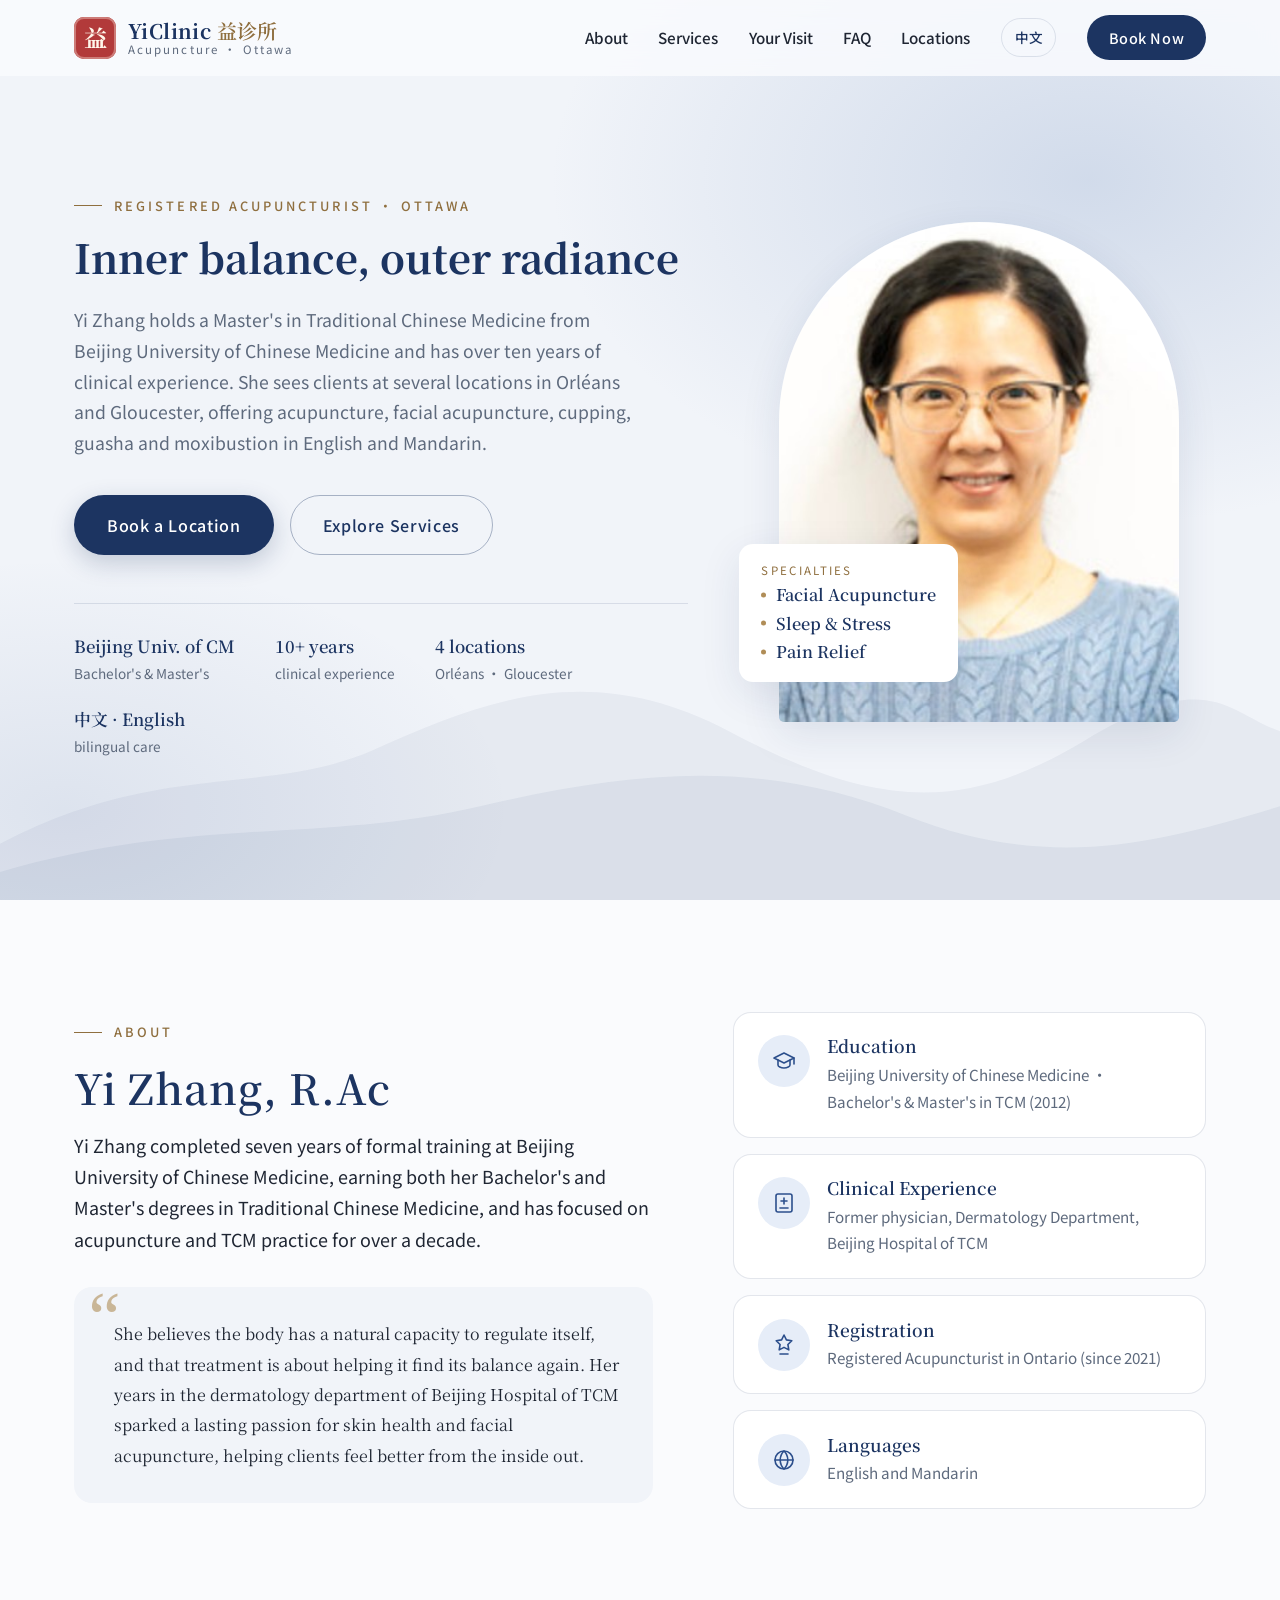
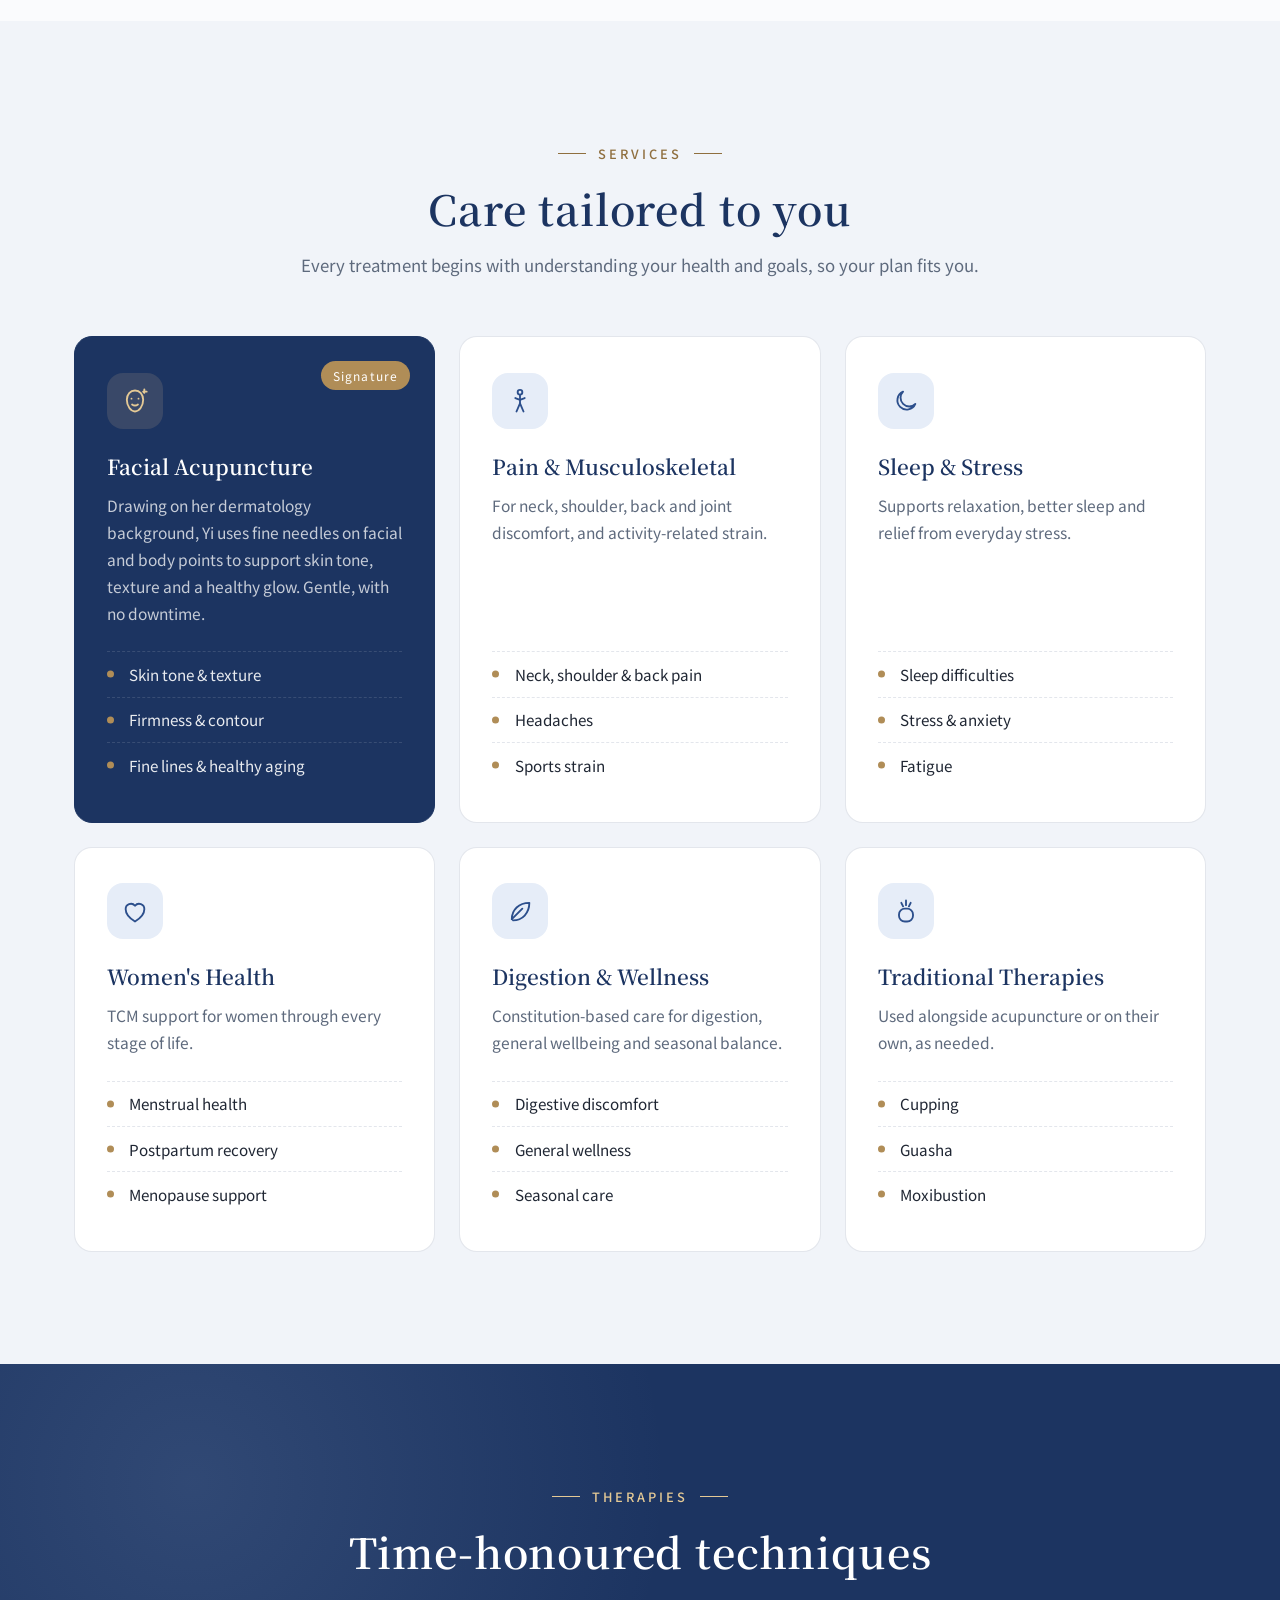
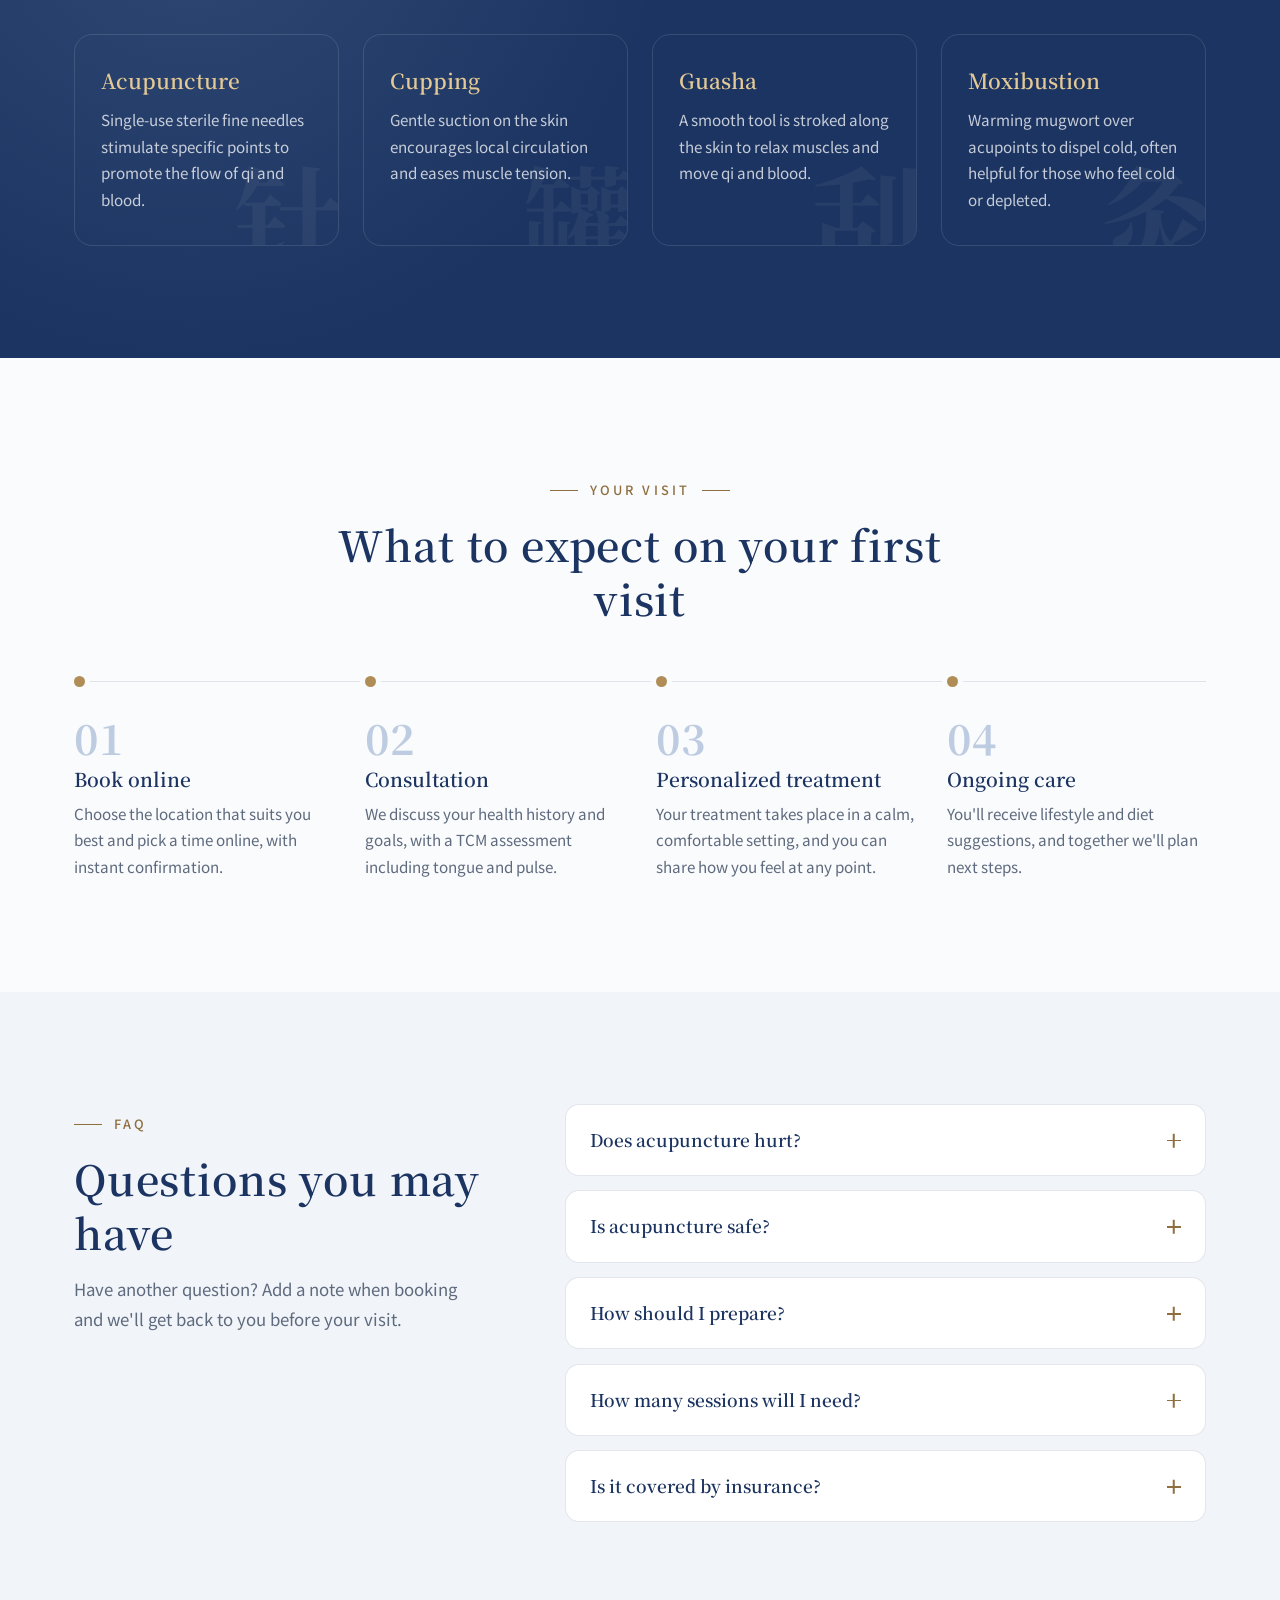
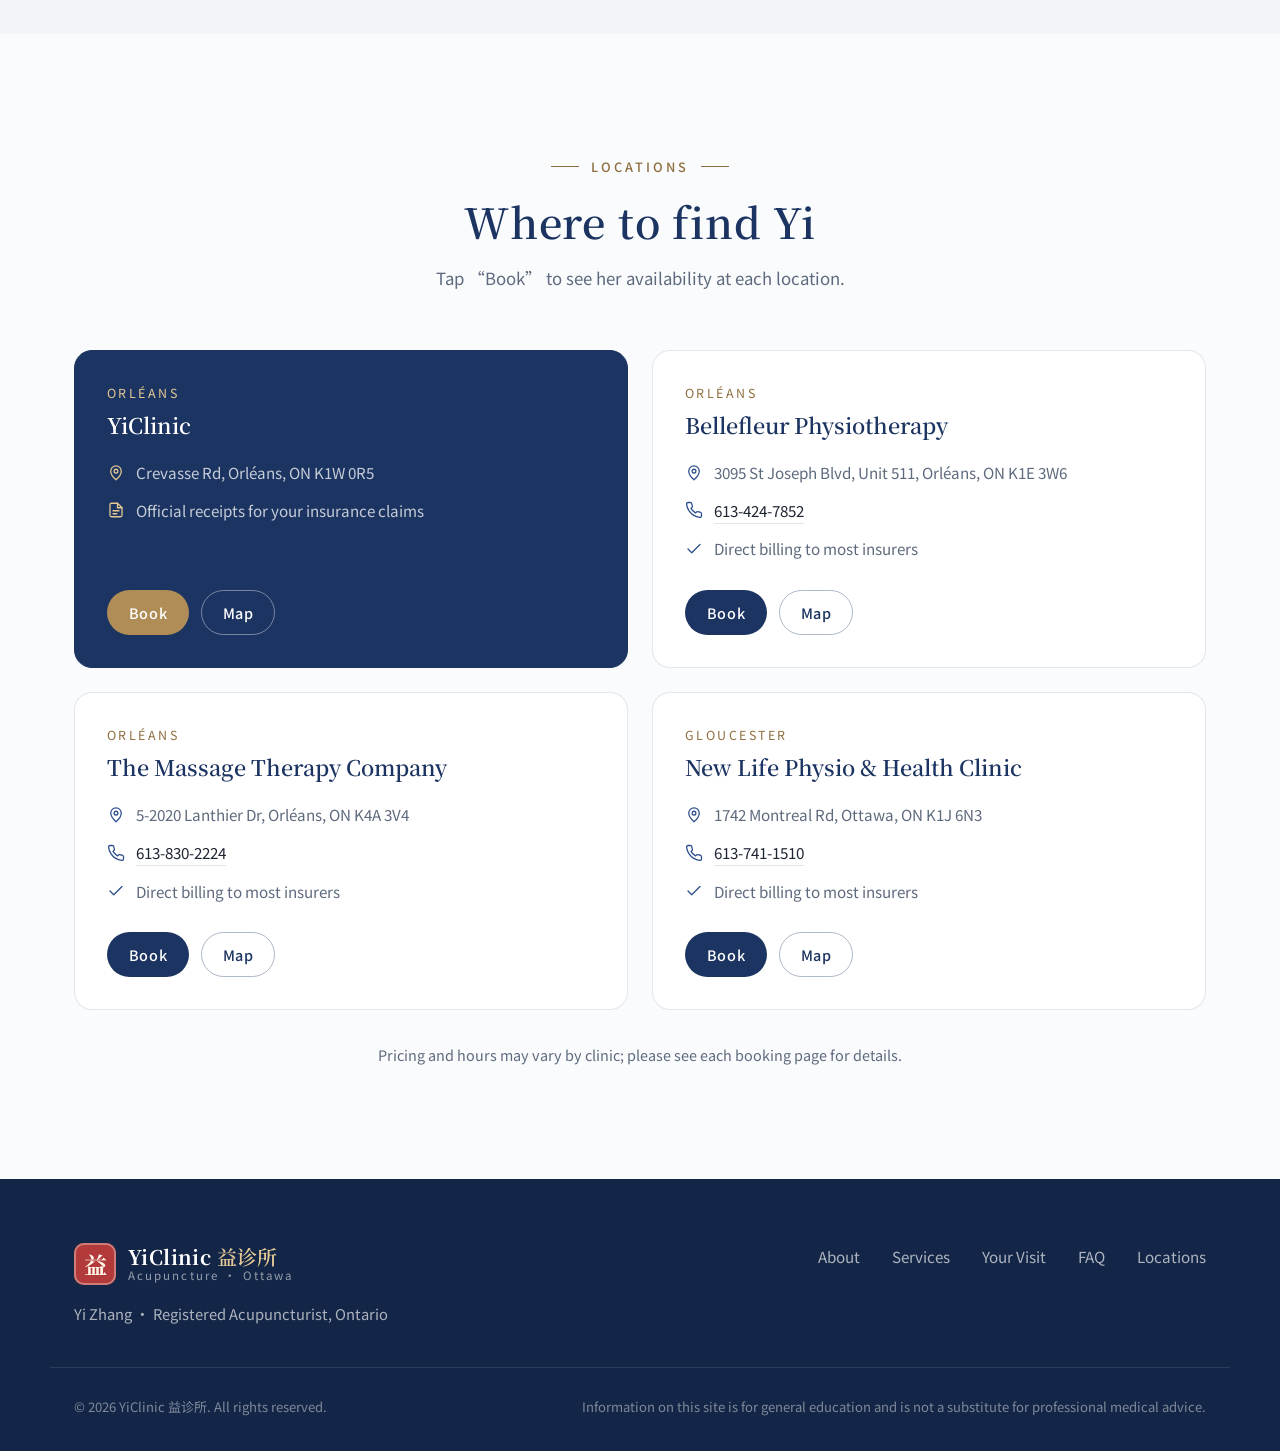
==== commit 4b0c8515: "Keep English hero headline on one line "Inner balance, outer radiance" wrapped to two lines at the C" ====
--- a/zh/index.html
+++ b/zh/index.html
@@ -24,7 +24,7 @@
     <link rel="preconnect" href="https://fonts.googleapis.com">
     <link rel="preconnect" href="https://fonts.gstatic.com" crossorigin>
     <link href="https://fonts.googleapis.com/css2?family=Noto+Sans+SC:wght@300;400;500;700&family=Noto+Serif+SC:wght@400;500;600;700&display=swap" rel="stylesheet">
-    <link rel="stylesheet" href="../styles.css?v=6">
+    <link rel="stylesheet" href="../styles.css?v=7">
 
     <script type="application/ld+json">
     {
--- a/styles.css
+++ b/styles.css
@@ -433,8 +433,11 @@
     margin-bottom: 1.5rem;
 }
 
+/* English headline: keep "Inner balance, outer radiance" on one line, like the Chinese couplet */
 html[lang="en"] .hero-title {
     letter-spacing: 0;
+    white-space: nowrap;
+    font-size: clamp(1.25rem, 3.3vw, 2.5rem);
 }
 
 .hero-lead {
@@ -1179,6 +1182,10 @@
 }
 
 @media (max-width: 900px) {
+    html[lang="en"] .hero-title {
+        font-size: min(2.6rem, 5.6vw);
+    }
+
     :root {
         --nav-h: 68px;
     }
@@ -1325,6 +1332,10 @@
 }
 
 @media (max-width: 640px) {
+    html[lang="en"] .hero-title {
+        font-size: 5.6vw;
+    }
+
     .container {
         padding: 0 20px;
     }
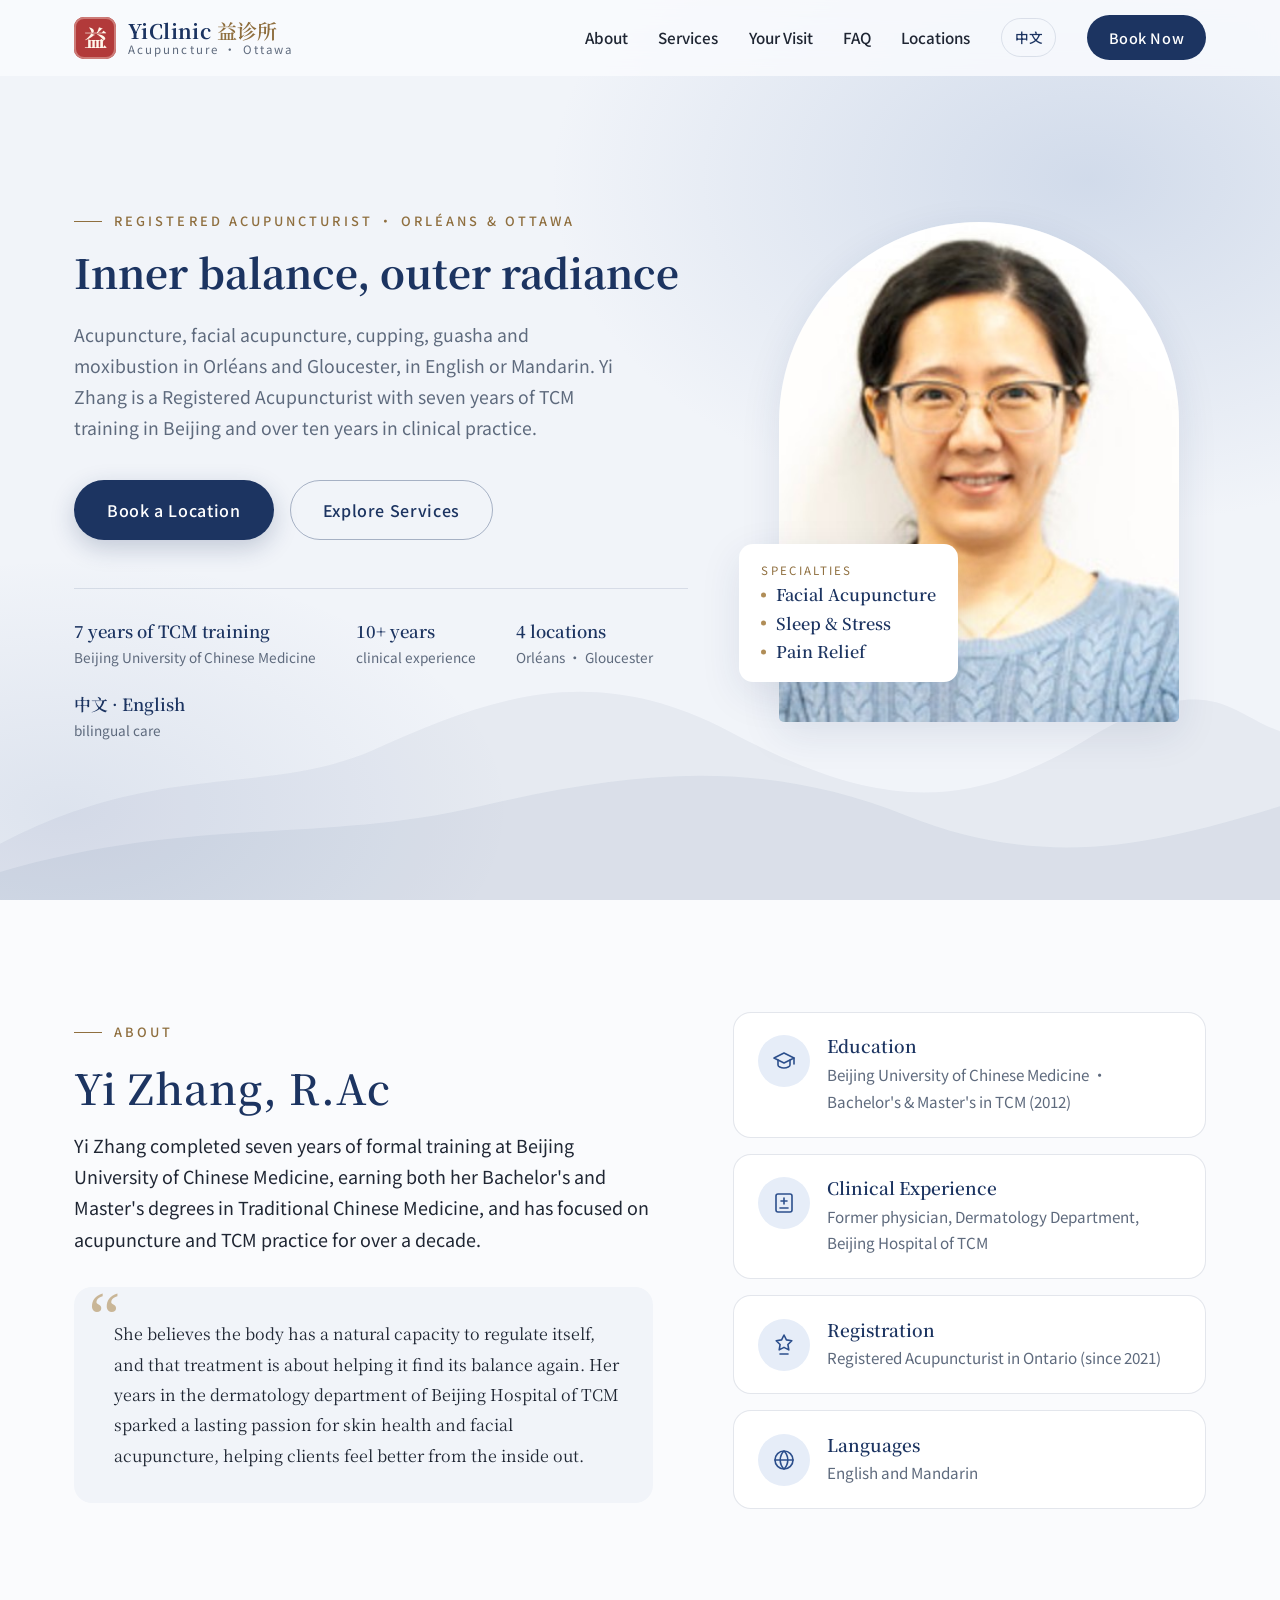
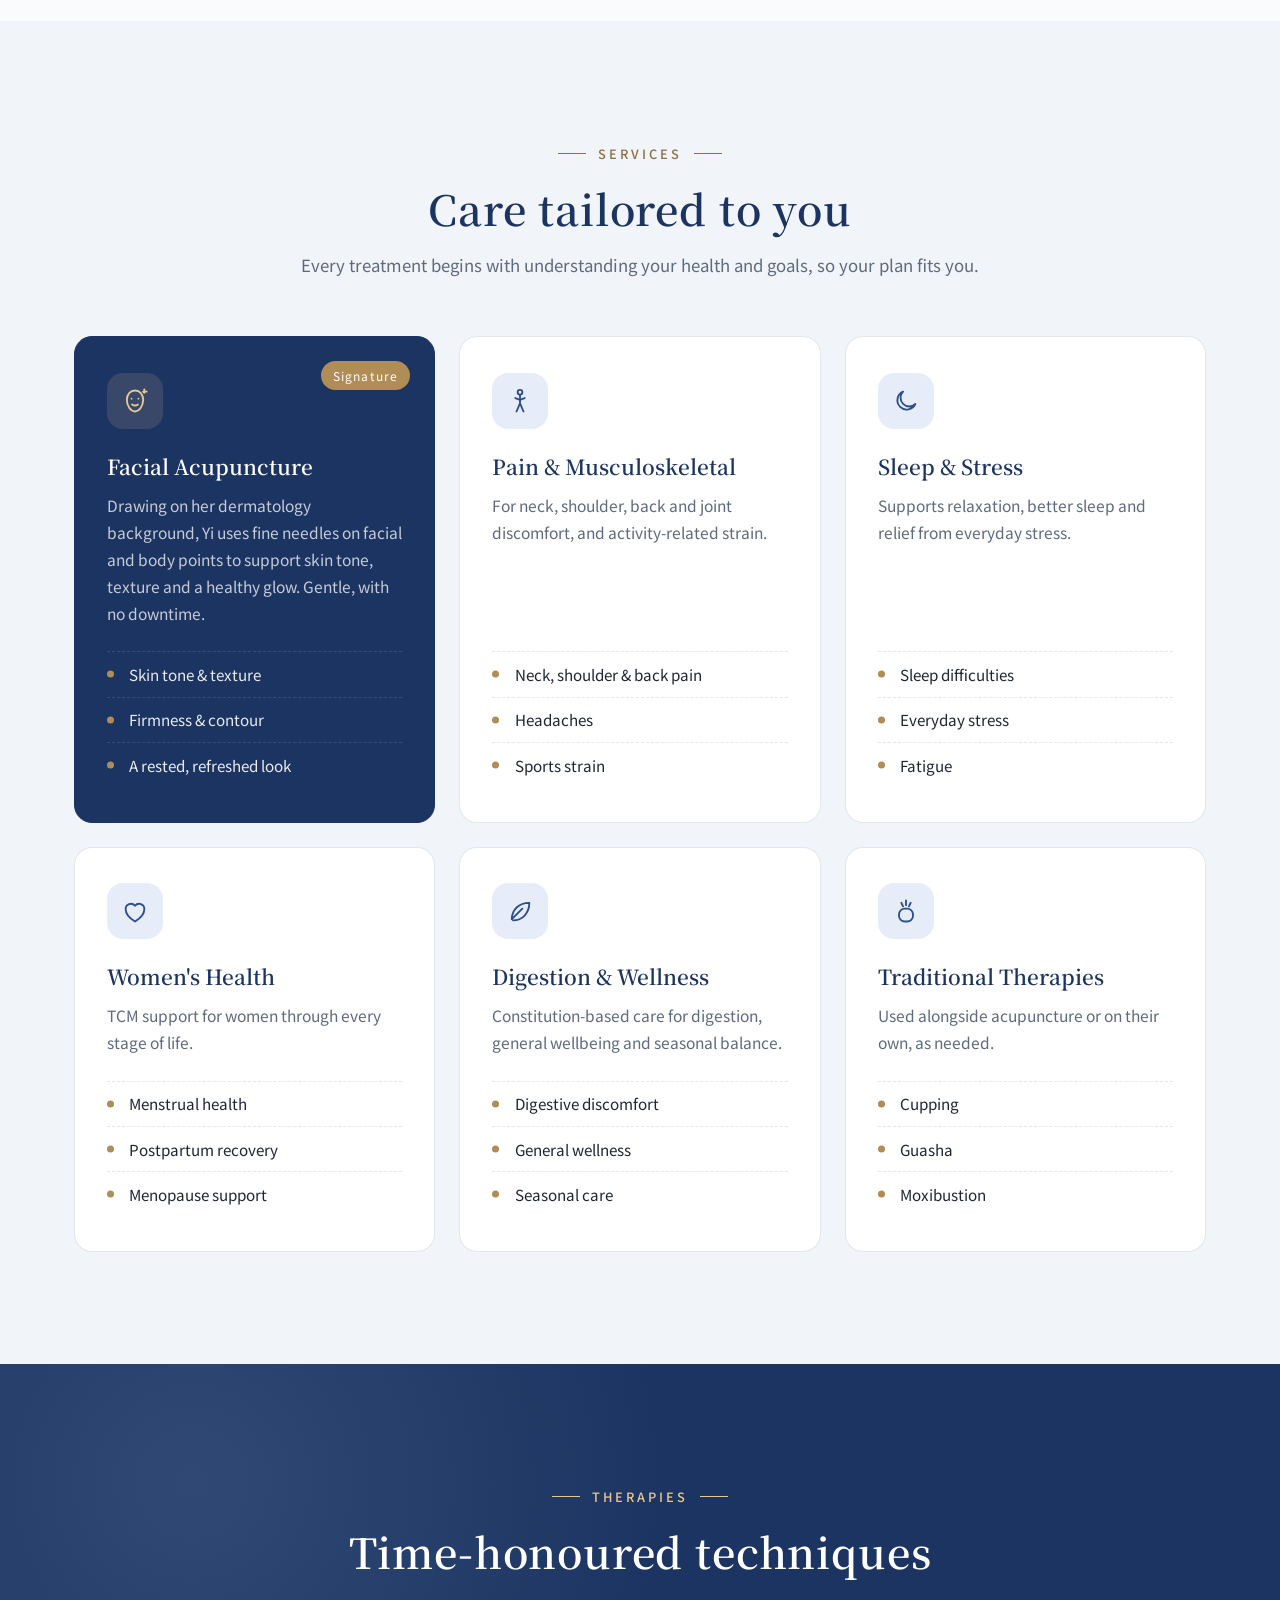
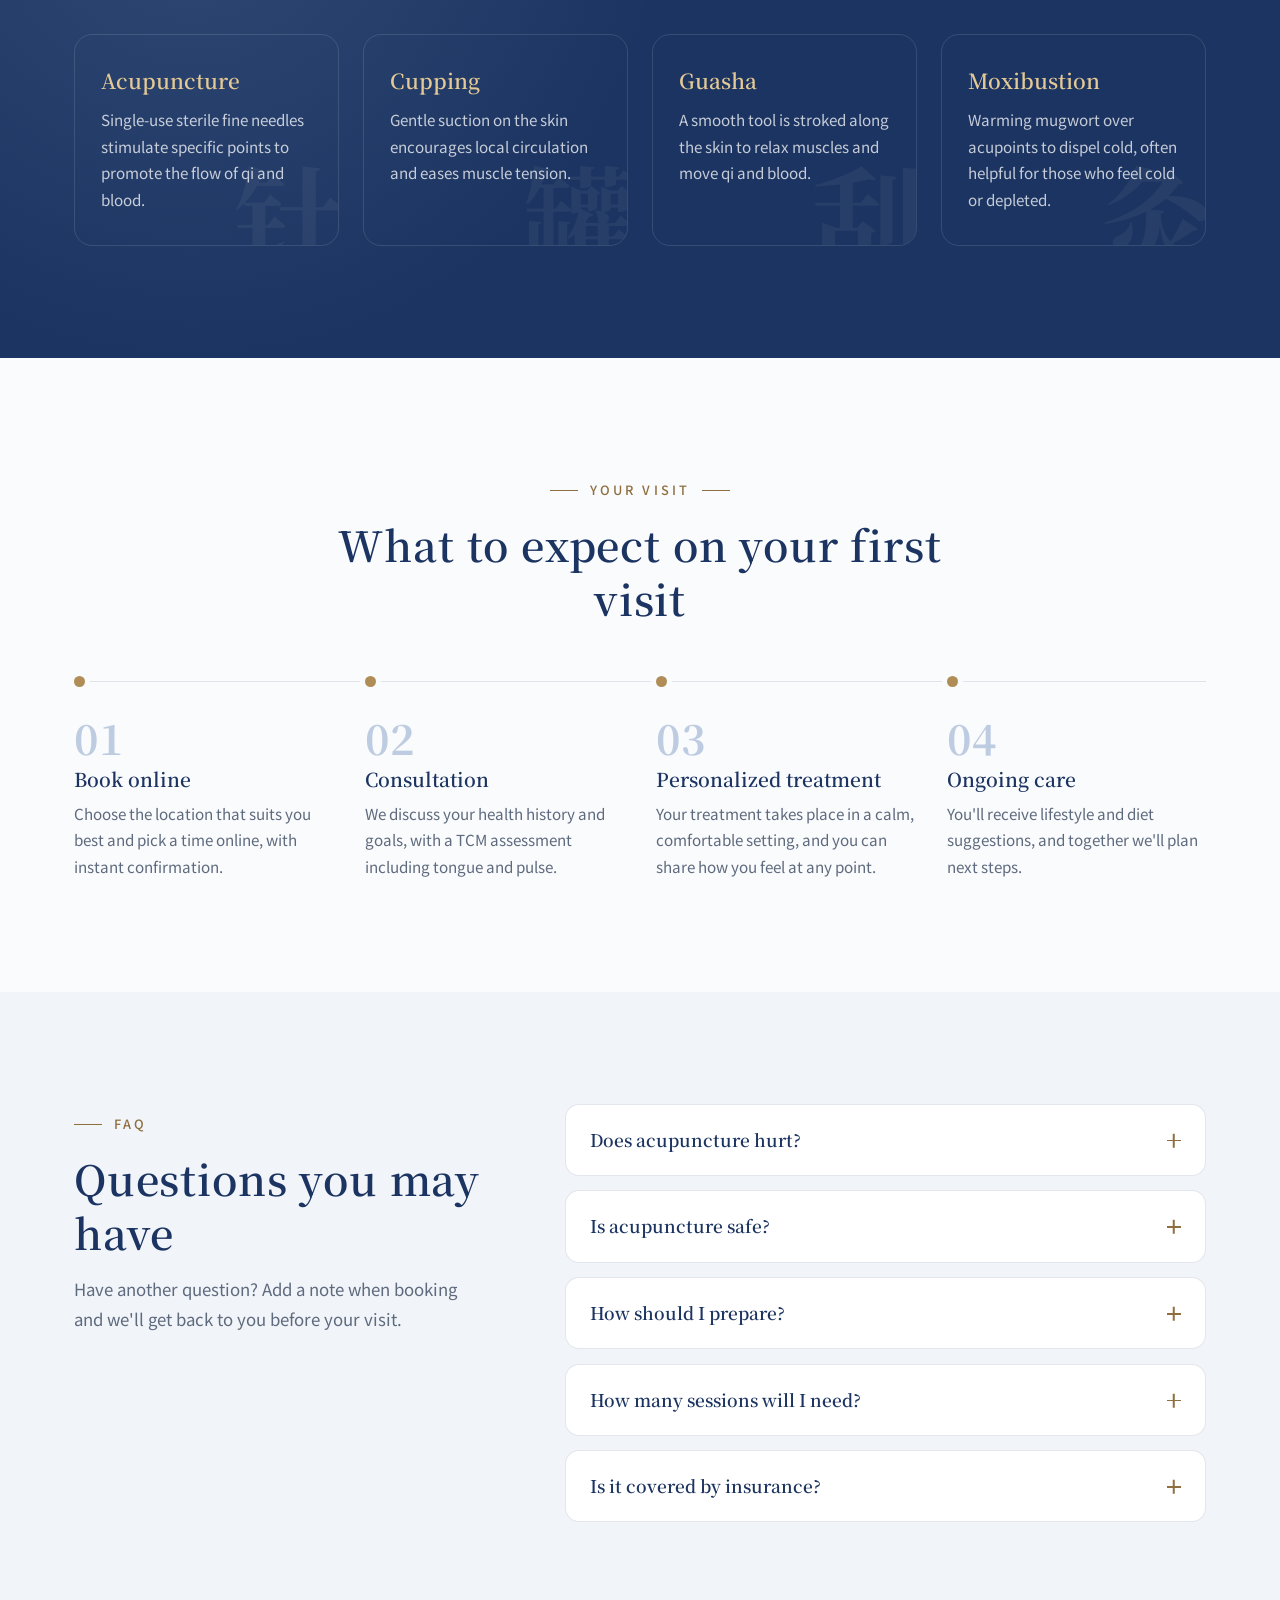
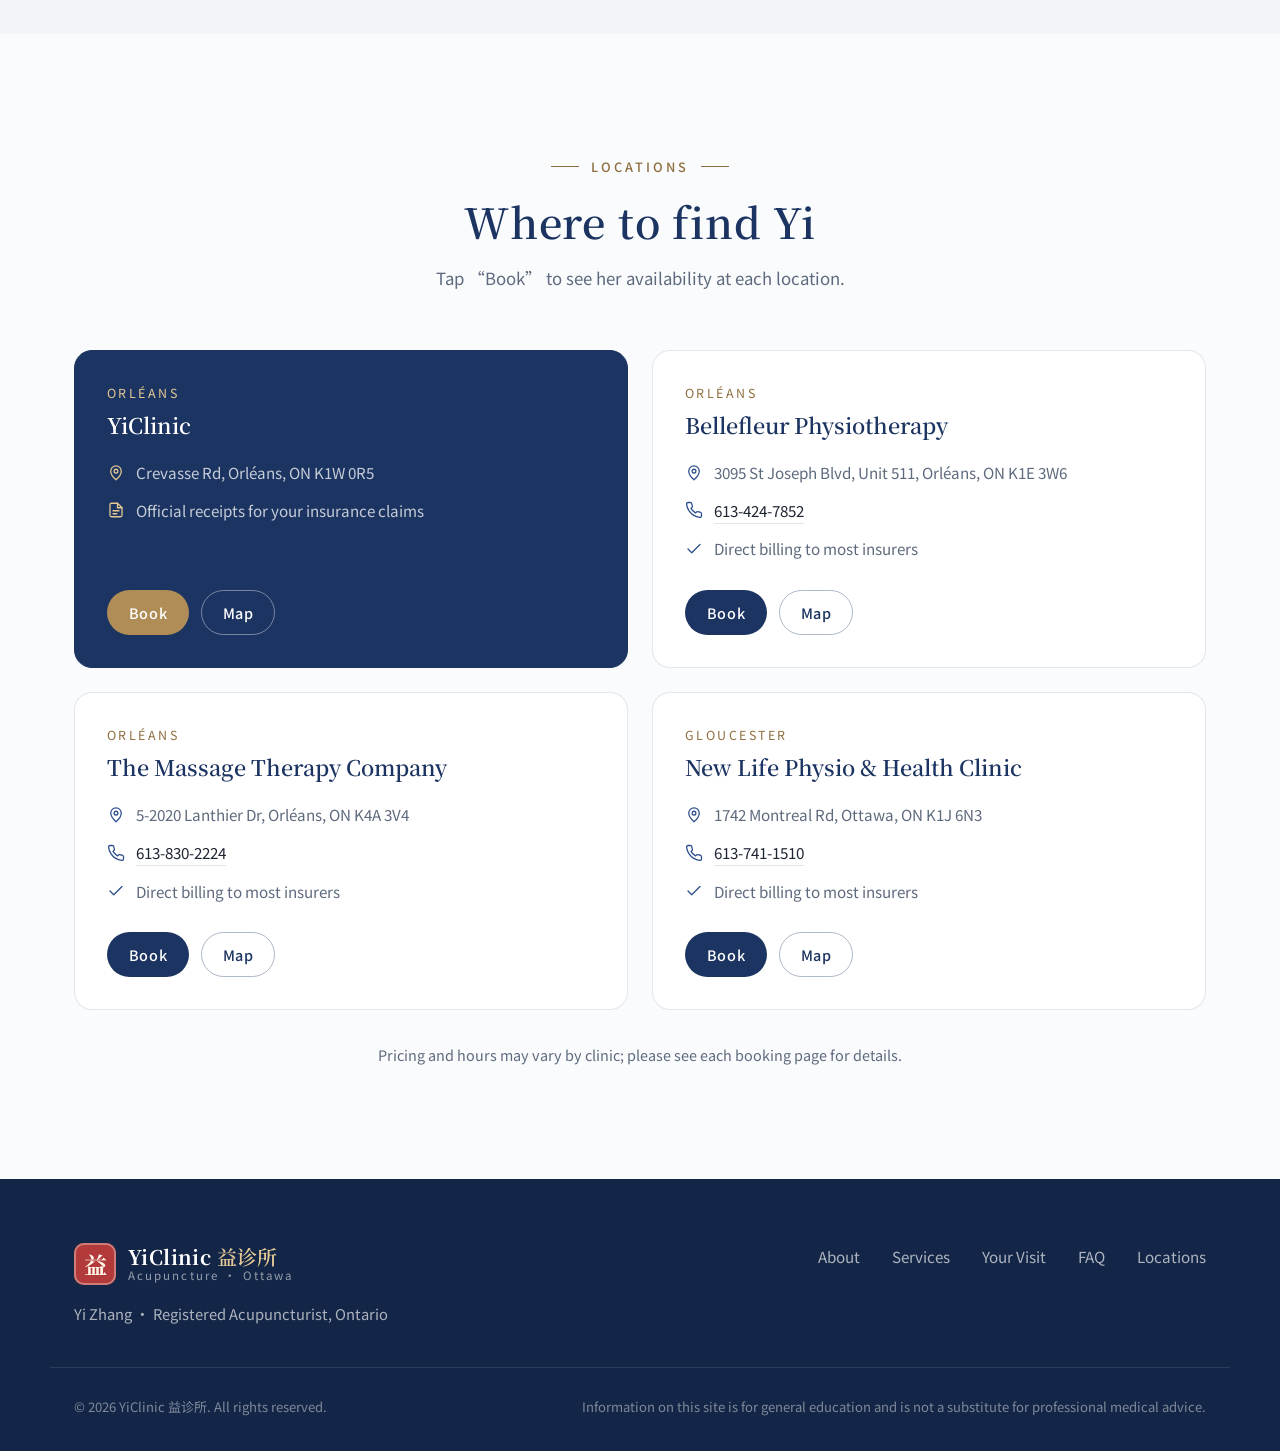
==== commit 693f3f72: "Tighten English hero copy and soften service wording - English hero: lead with services, location an" ====
--- a/zh/index.html
+++ b/zh/index.html
@@ -230,7 +230,7 @@
                         <ul class="service-list">
                             <li>改善气色与肤质</li>
                             <li>面部紧致与轮廓</li>
-                            <li>细纹与抗衰调理</li>
+                            <li>放松舒缓，容光焕发</li>
                         </ul>
                     </article>
 
@@ -255,7 +255,7 @@
                         <p>帮助身心放松，调理睡眠质量与日常压力带来的不适。</p>
                         <ul class="service-list">
                             <li>失眠多梦</li>
-                            <li>压力与焦虑</li>
+                            <li>舒缓压力</li>
                             <li>疲劳乏力</li>
                         </ul>
                     </article>
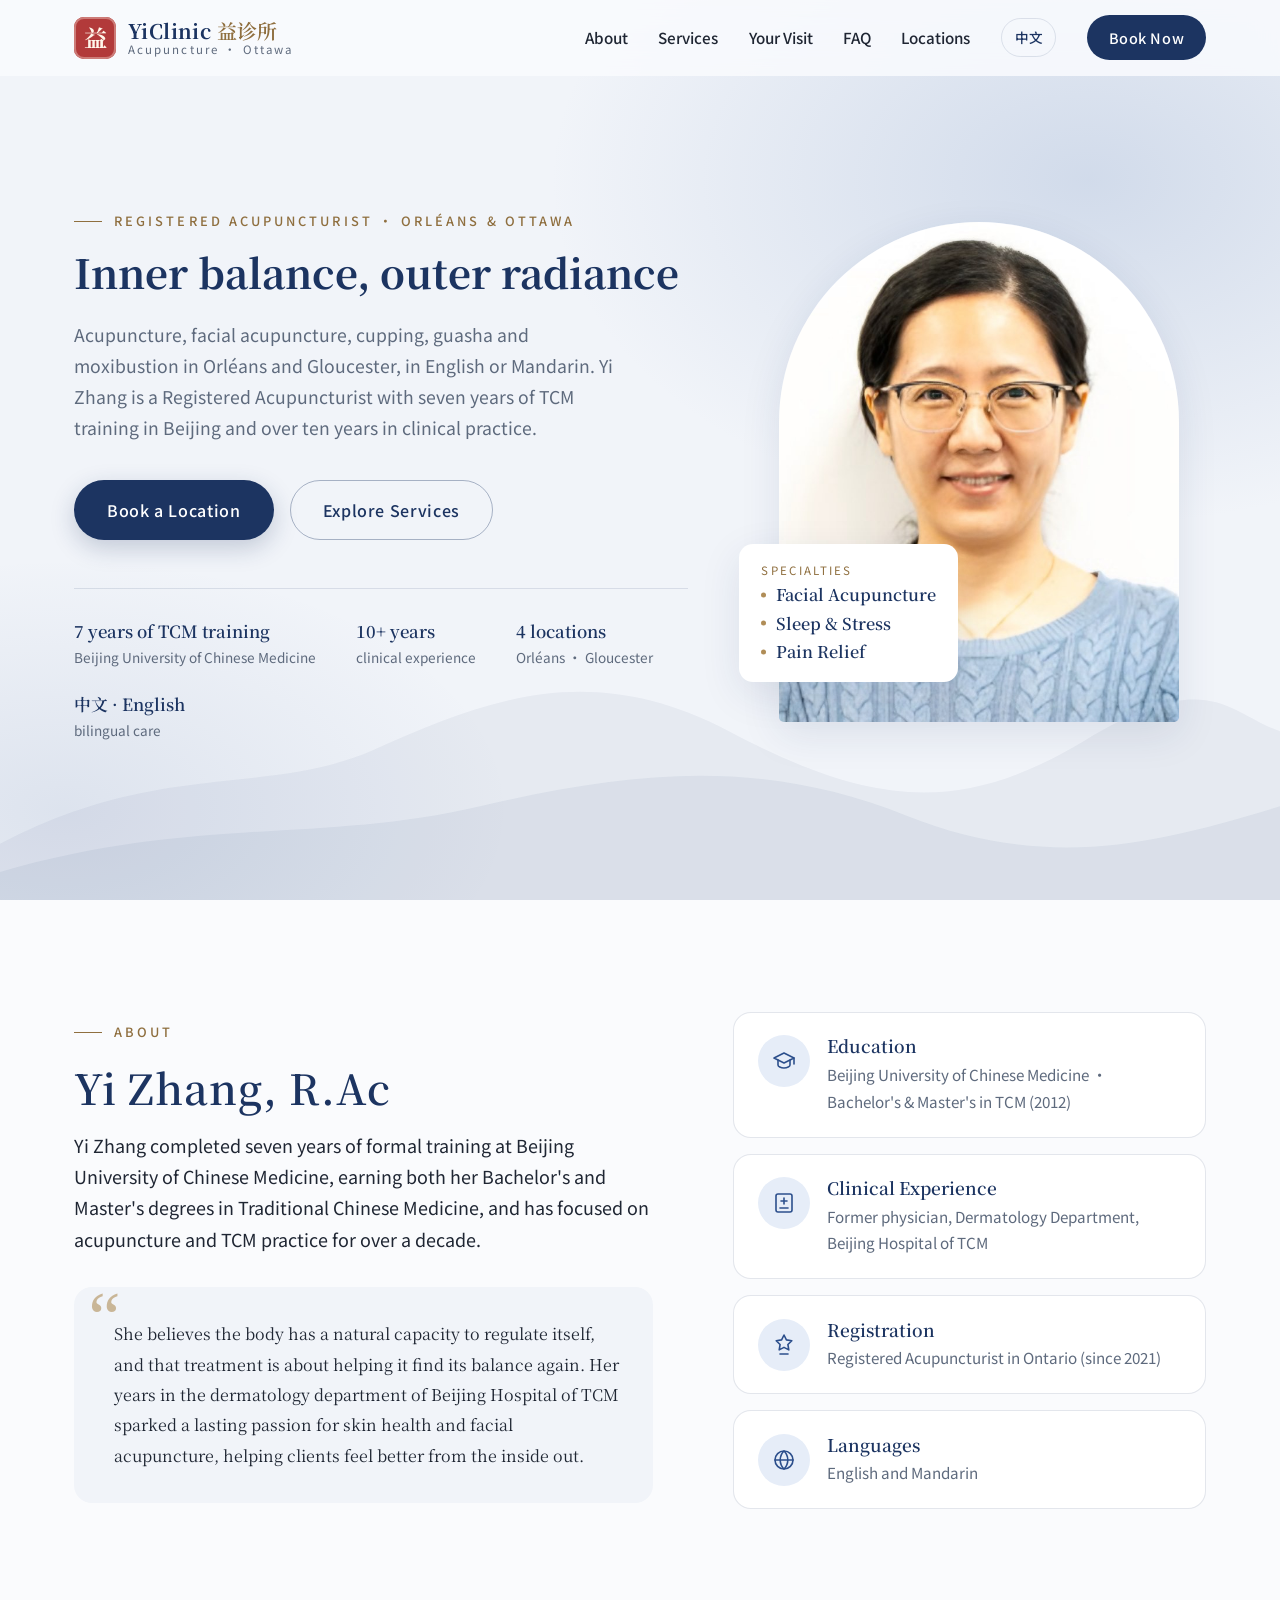
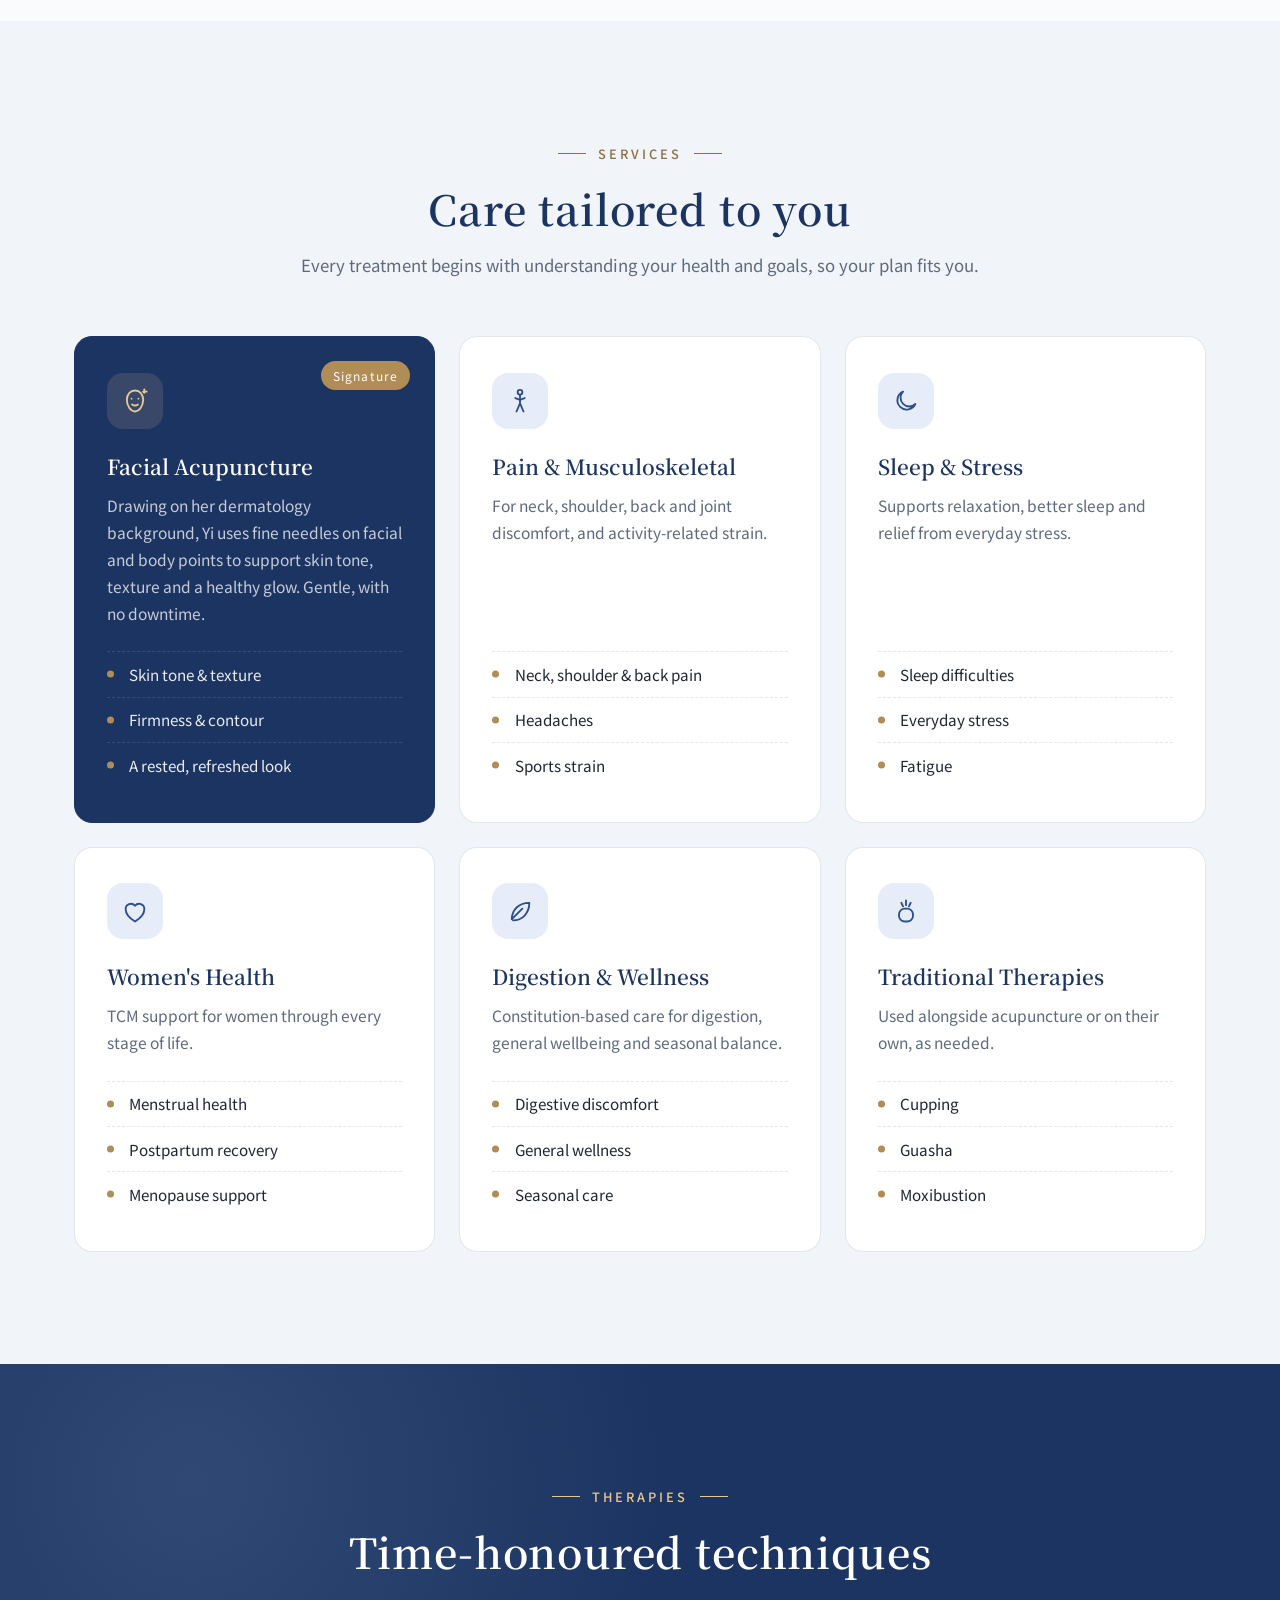
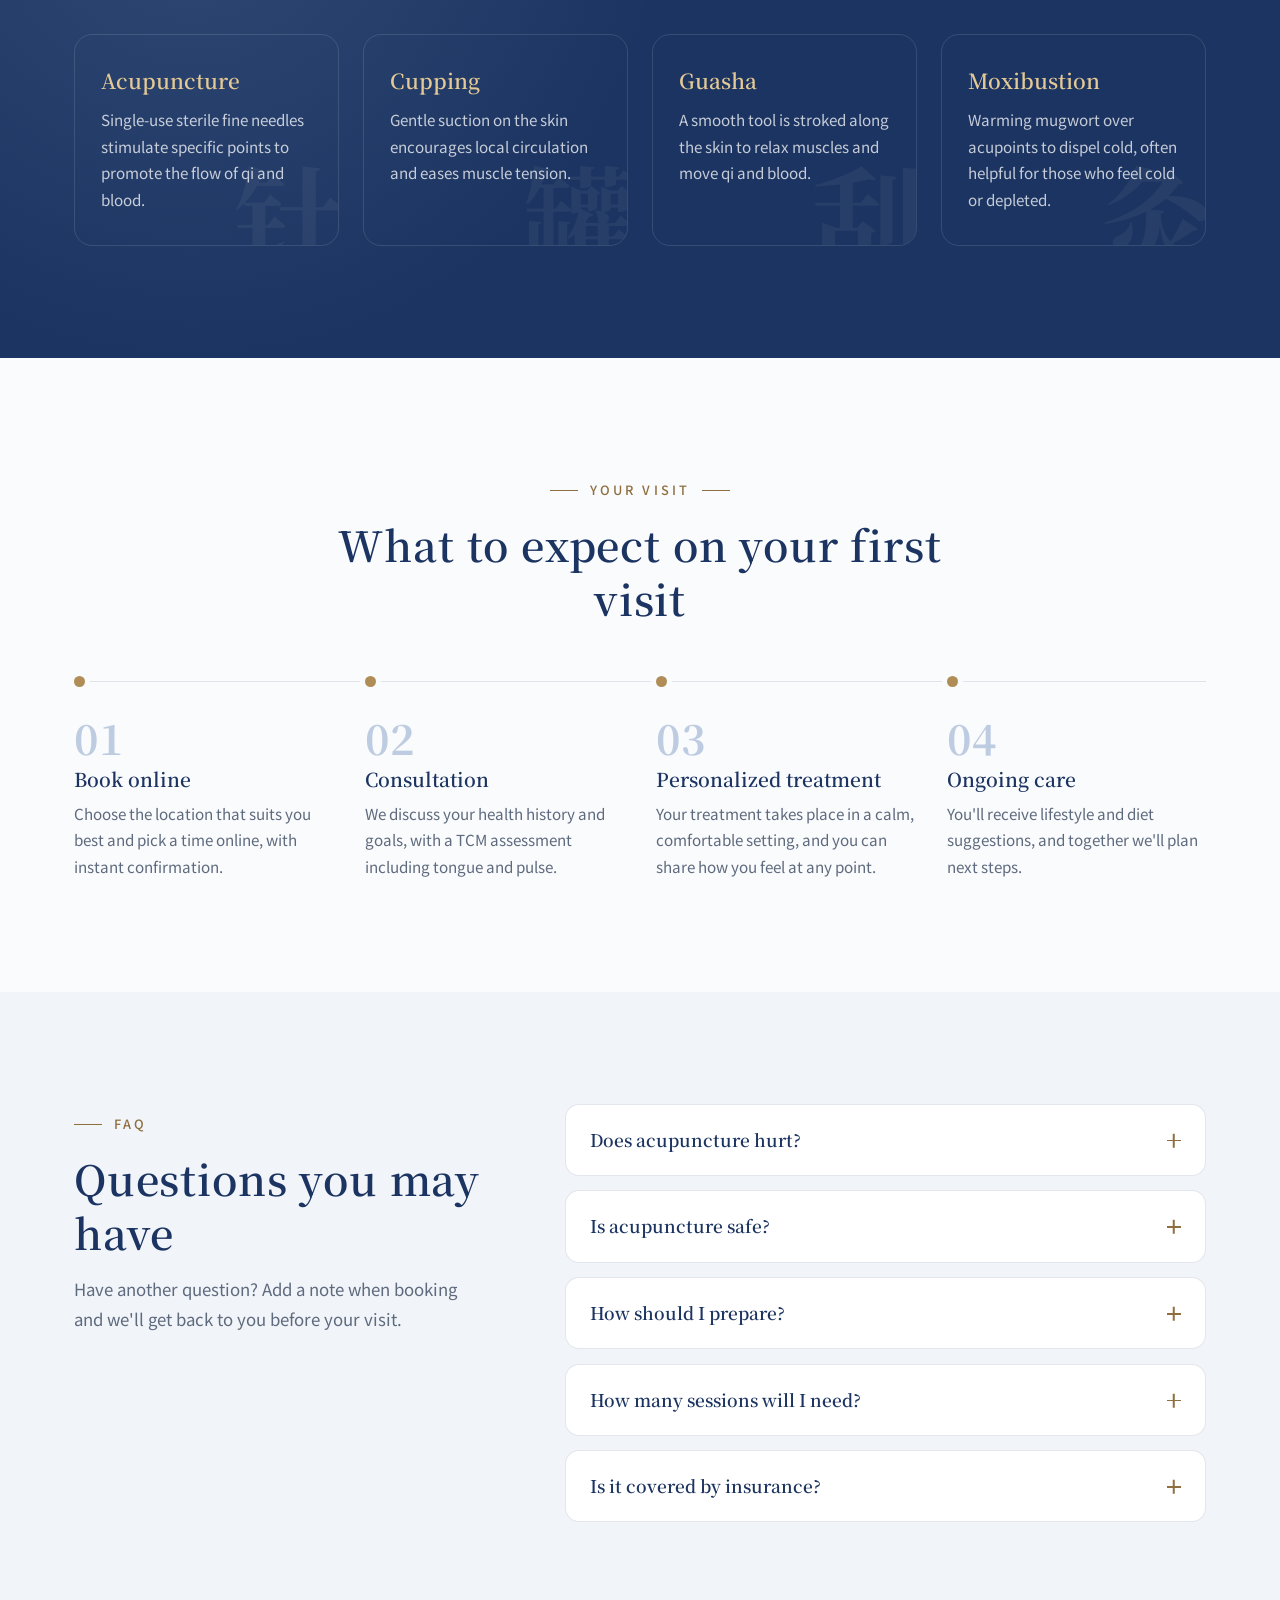
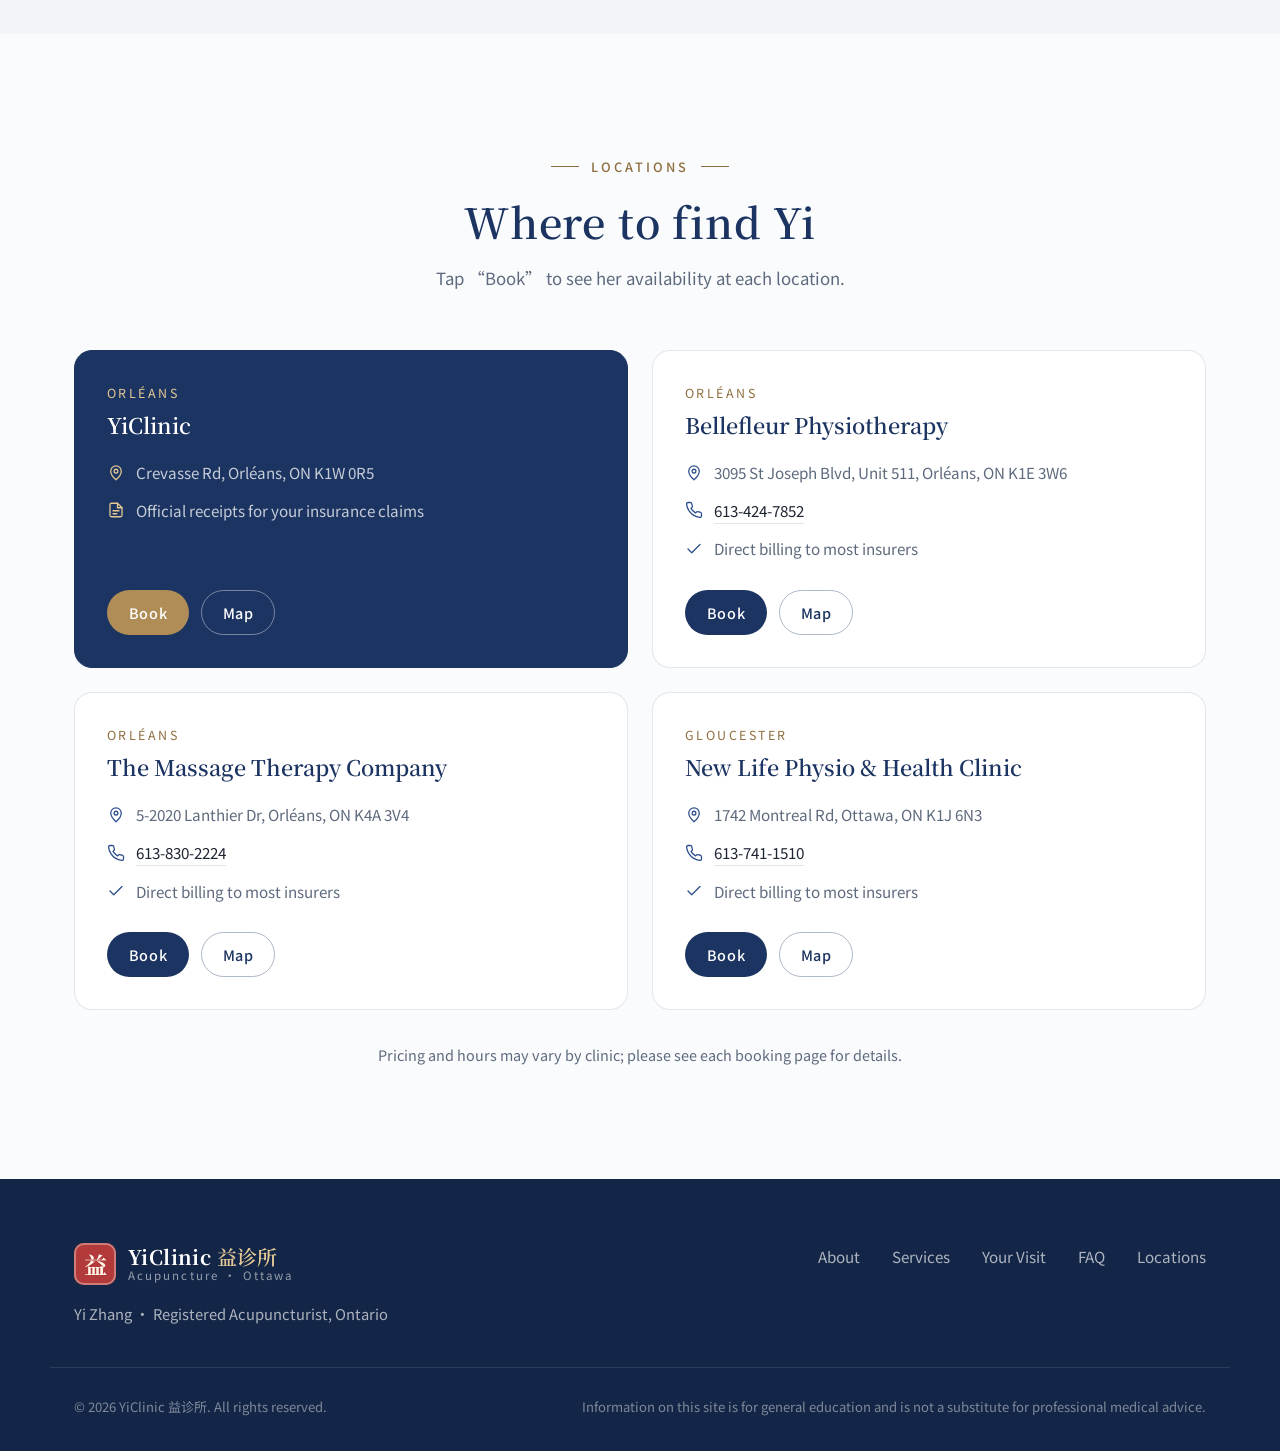
==== commit d76ce24f: "Bust cache for updated profile photo Co-Authored-By: Claude Opus 5.5 <noreply@anthropic.com> Claude-" ====
--- a/zh/index.html
+++ b/zh/index.html
@@ -143,7 +143,7 @@
                 </div>
                 <div class="hero-visual reveal">
                     <div class="hero-arch">
-                        <img src="../profile.jpg" alt="张怿 Yi Zhang, Registered Acupuncturist" width="415" height="430">
+                        <img src="../profile.jpg?v=2" alt="张怿 Yi Zhang, Registered Acupuncturist" width="415" height="430">
                     </div>
                     <div class="hero-badge">
                         <span class="hero-badge-label">特色项目</span>
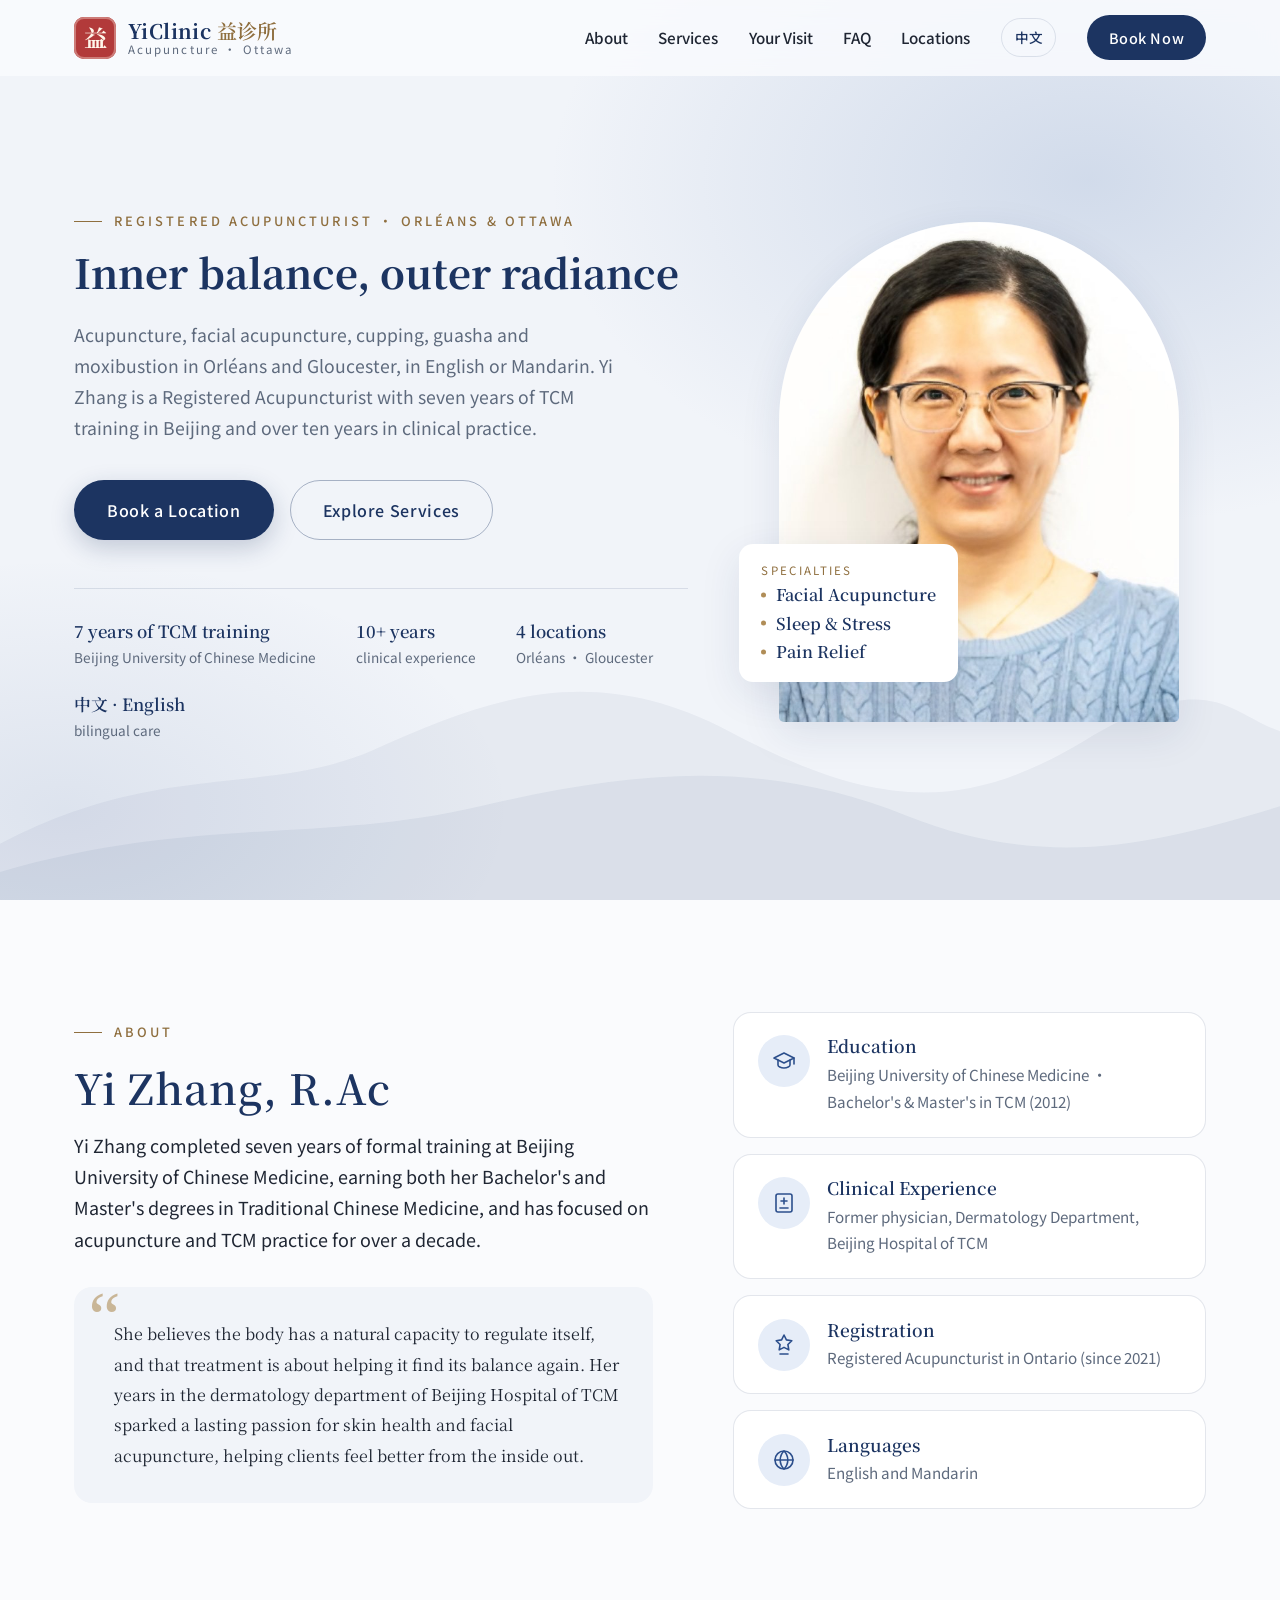
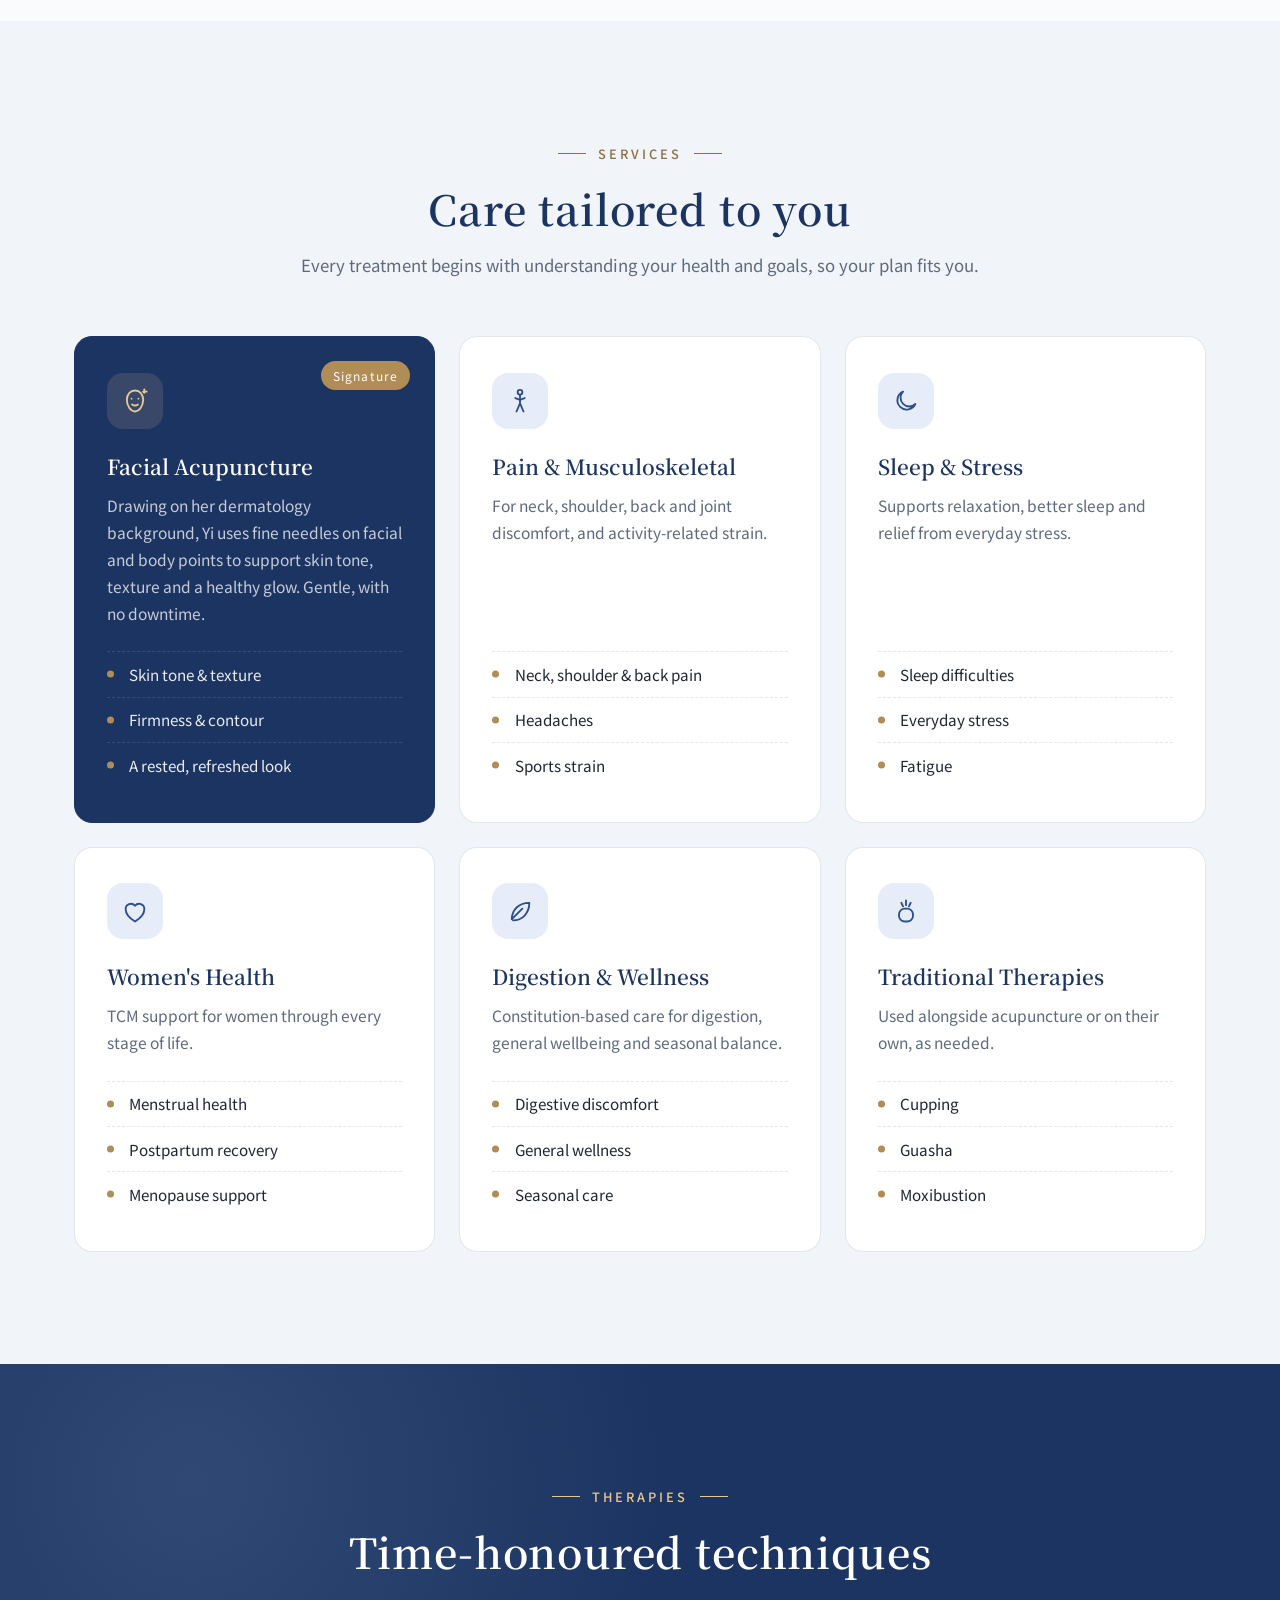
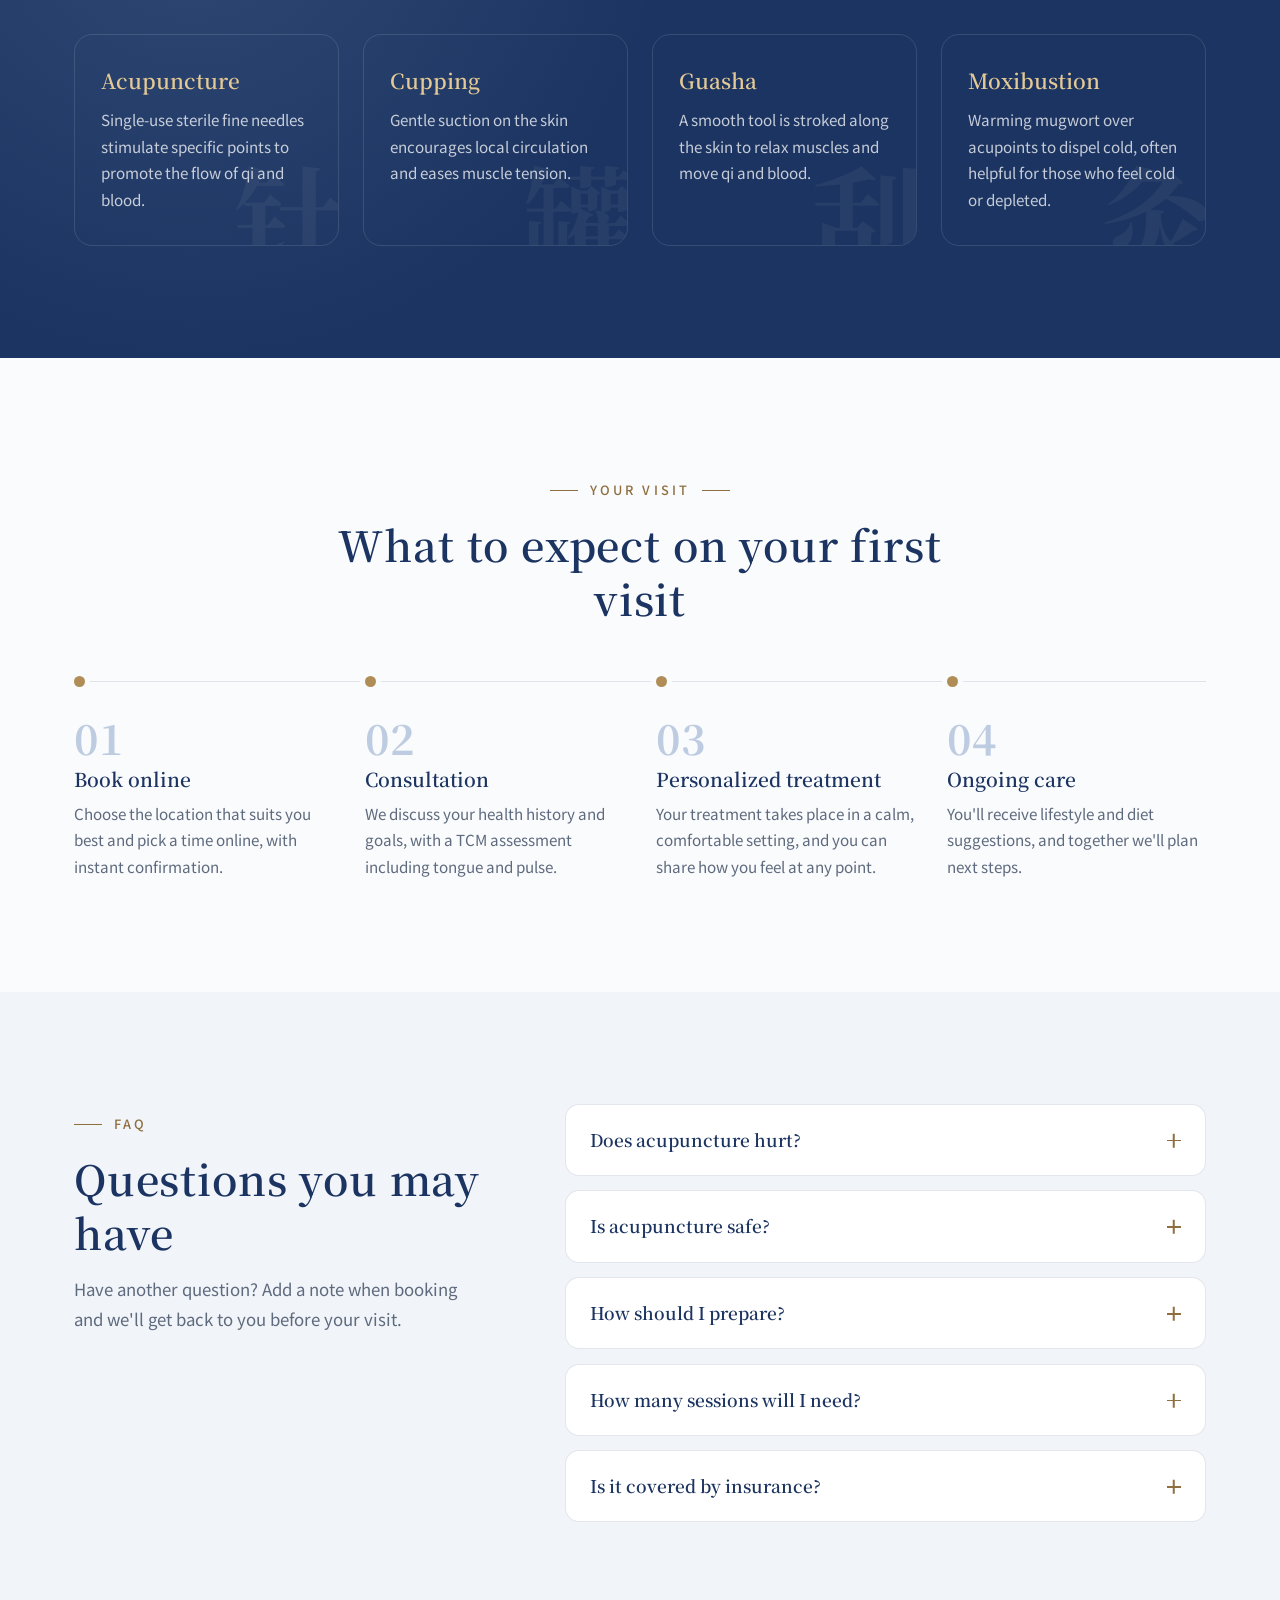
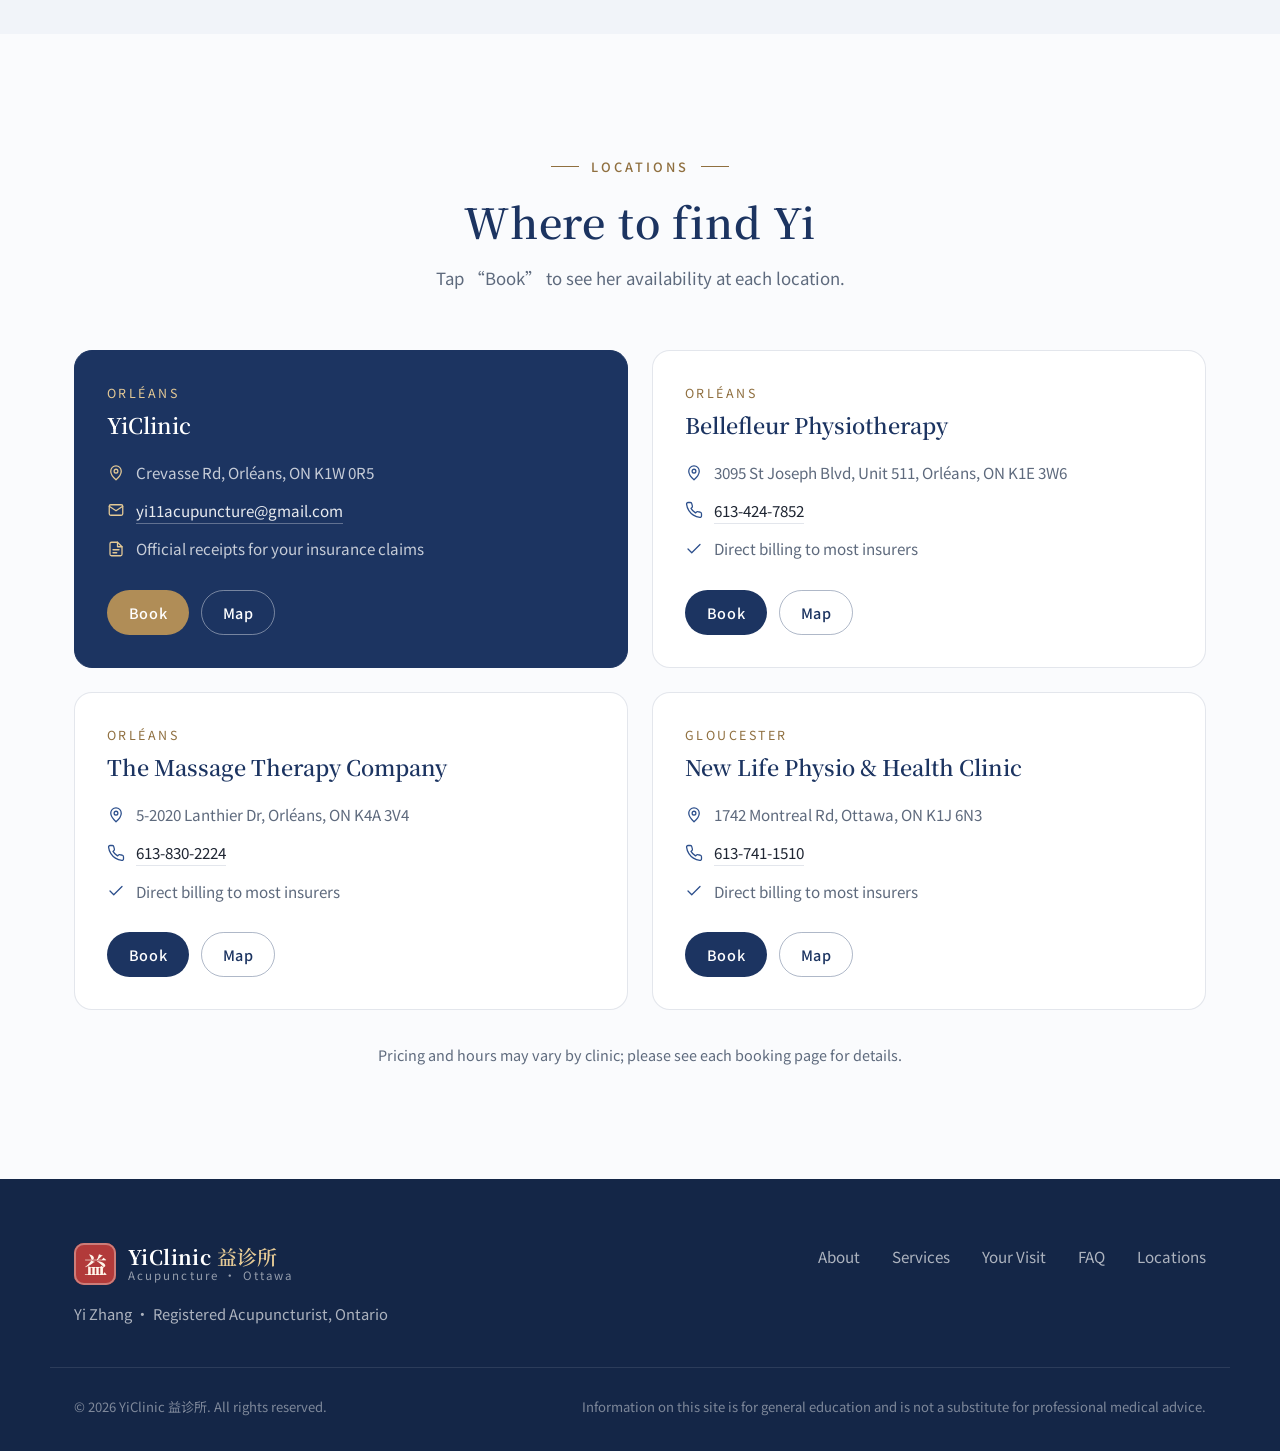
==== commit 3d947111: "Add studio email to the YiClinic location card Shows yi11acupuncture@gmail.com on the first (private" ====
--- a/zh/index.html
+++ b/zh/index.html
@@ -24,12 +24,13 @@
     <link rel="preconnect" href="https://fonts.googleapis.com">
     <link rel="preconnect" href="https://fonts.gstatic.com" crossorigin>
     <link href="https://fonts.googleapis.com/css2?family=Noto+Sans+SC:wght@300;400;500;700&family=Noto+Serif+SC:wght@400;500;600;700&display=swap" rel="stylesheet">
-    <link rel="stylesheet" href="../styles.css?v=7">
+    <link rel="stylesheet" href="../styles.css?v=8">
 
     <script type="application/ld+json">
     {
         "@context": "https://schema.org",
         "@type": "MedicalBusiness",
+        "email": "yi11acupuncture@gmail.com",
         "name": "YiClinic 益诊所",
         "url": "https://www.yiclinic.ca/zh/",
         "image": "https://www.yiclinic.ca/profile.jpg",
@@ -418,6 +419,10 @@
                                 <span>Crevasse Rd, Orléans, ON K1W 0R5</span>
                             </li>
                             <li>
+                                <svg viewBox="0 0 24 24" aria-hidden="true"><rect x="3" y="5" width="18" height="14" rx="2"/><path d="M3 7l9 6 9-6"/></svg>
+                                <a href="mailto:yi11acupuncture@gmail.com">yi11acupuncture@gmail.com</a>
+                            </li>
+                            <li>
                                 <svg viewBox="0 0 24 24" aria-hidden="true"><path d="M14 3H6a2 2 0 0 0-2 2v14a2 2 0 0 0 2 2h12a2 2 0 0 0 2-2V9z"/><path d="M14 3v6h6M8 13h8M8 17h5"/></svg>
                                 <span>提供注册针灸师收据，可自行向保险报销</span>
                             </li>
--- a/styles.css
+++ b/styles.css
@@ -1032,6 +1032,15 @@
     color: rgba(255, 255, 255, 0.75);
 }
 
+.location-card--featured .location-meta a {
+    color: rgba(255, 255, 255, 0.9);
+    border-color: rgba(255, 255, 255, 0.3);
+}
+
+.location-card--featured .location-meta a:hover {
+    border-color: var(--gold-light);
+}
+
 .location-card--featured .location-meta svg {
     stroke: var(--gold-light);
 }
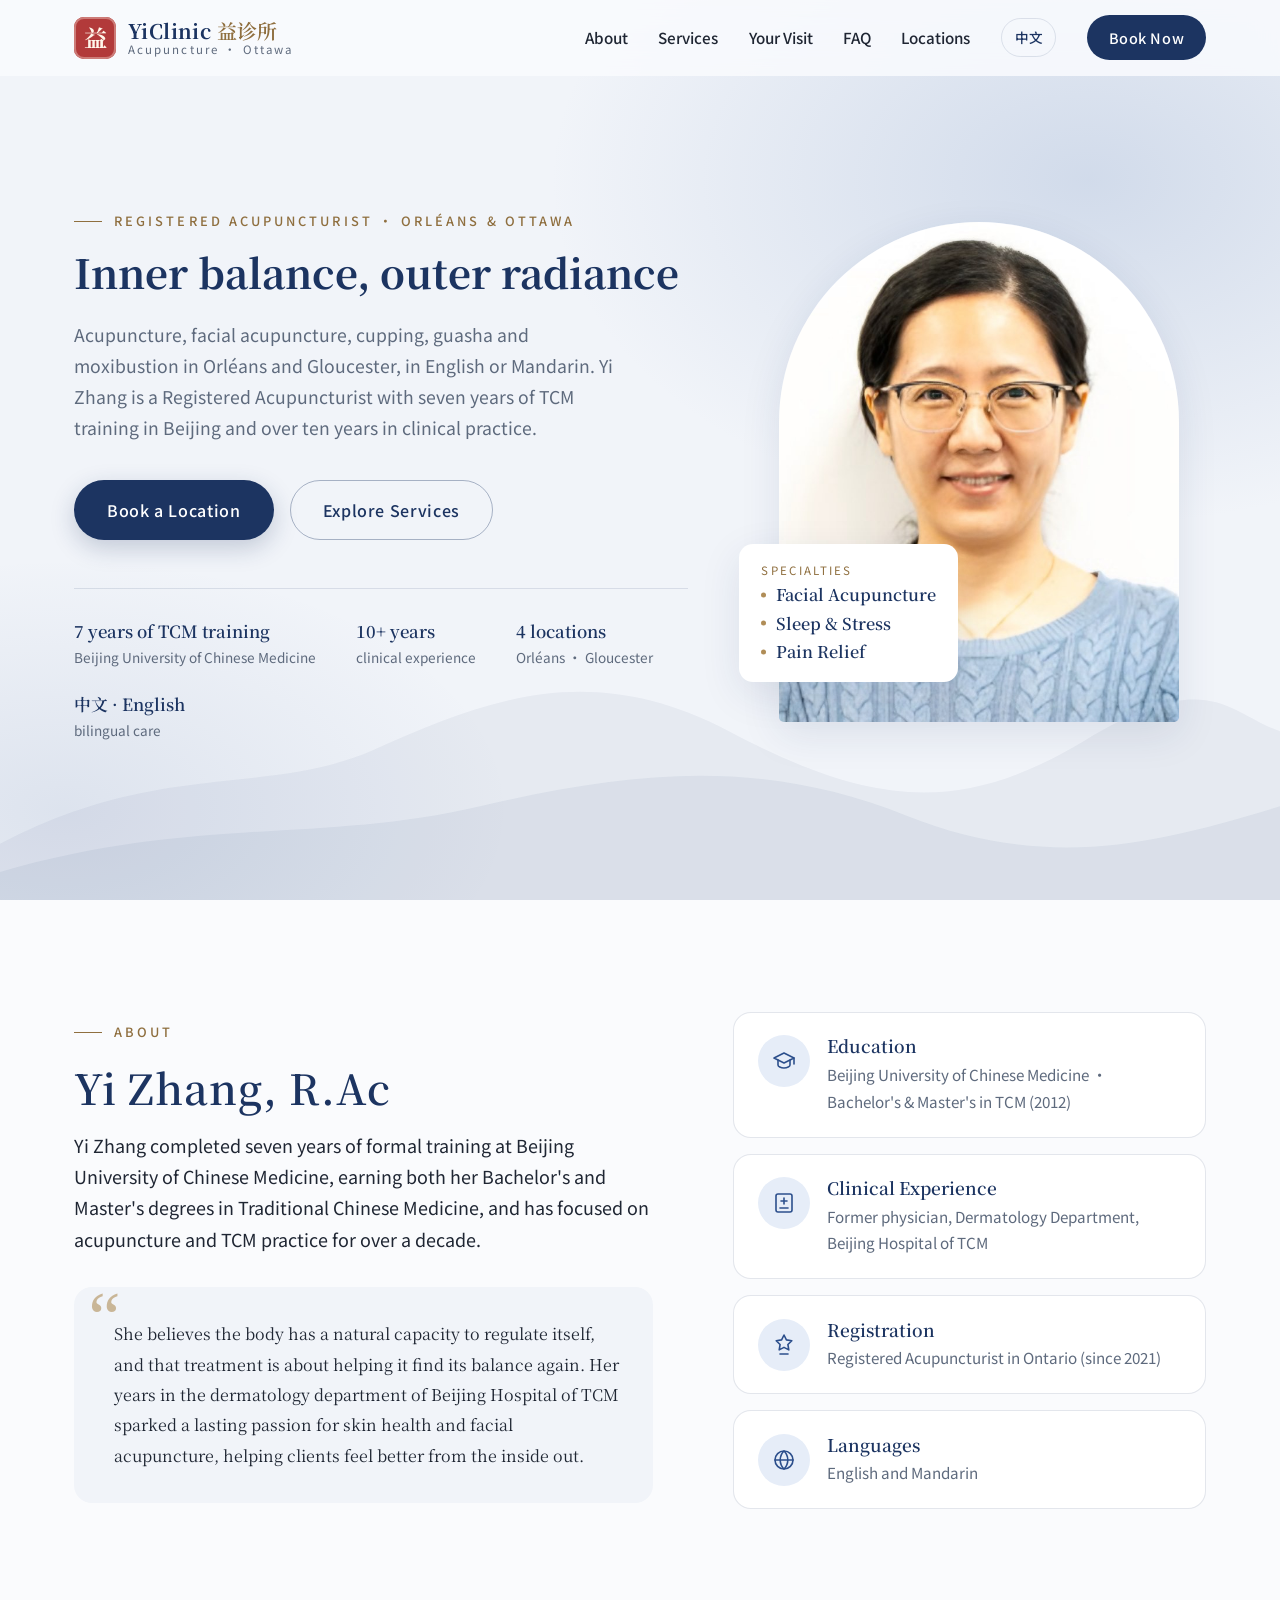
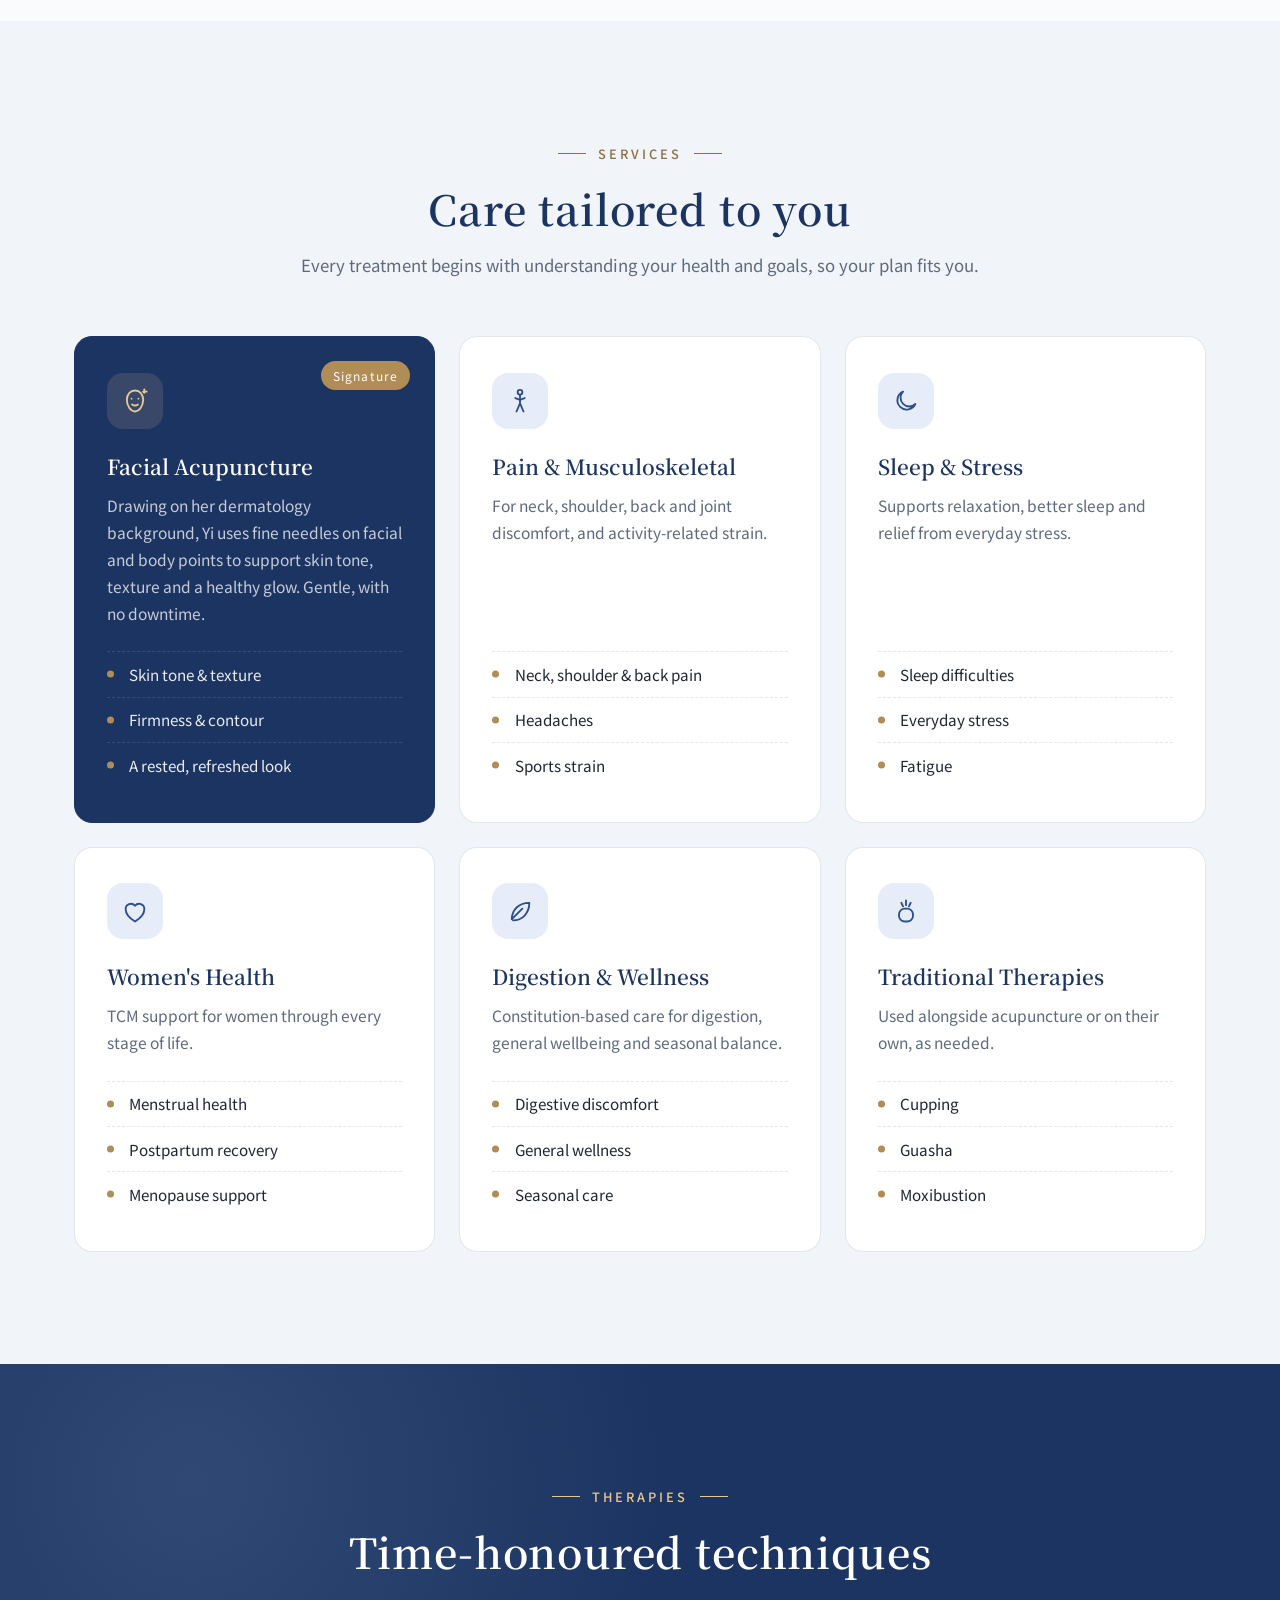
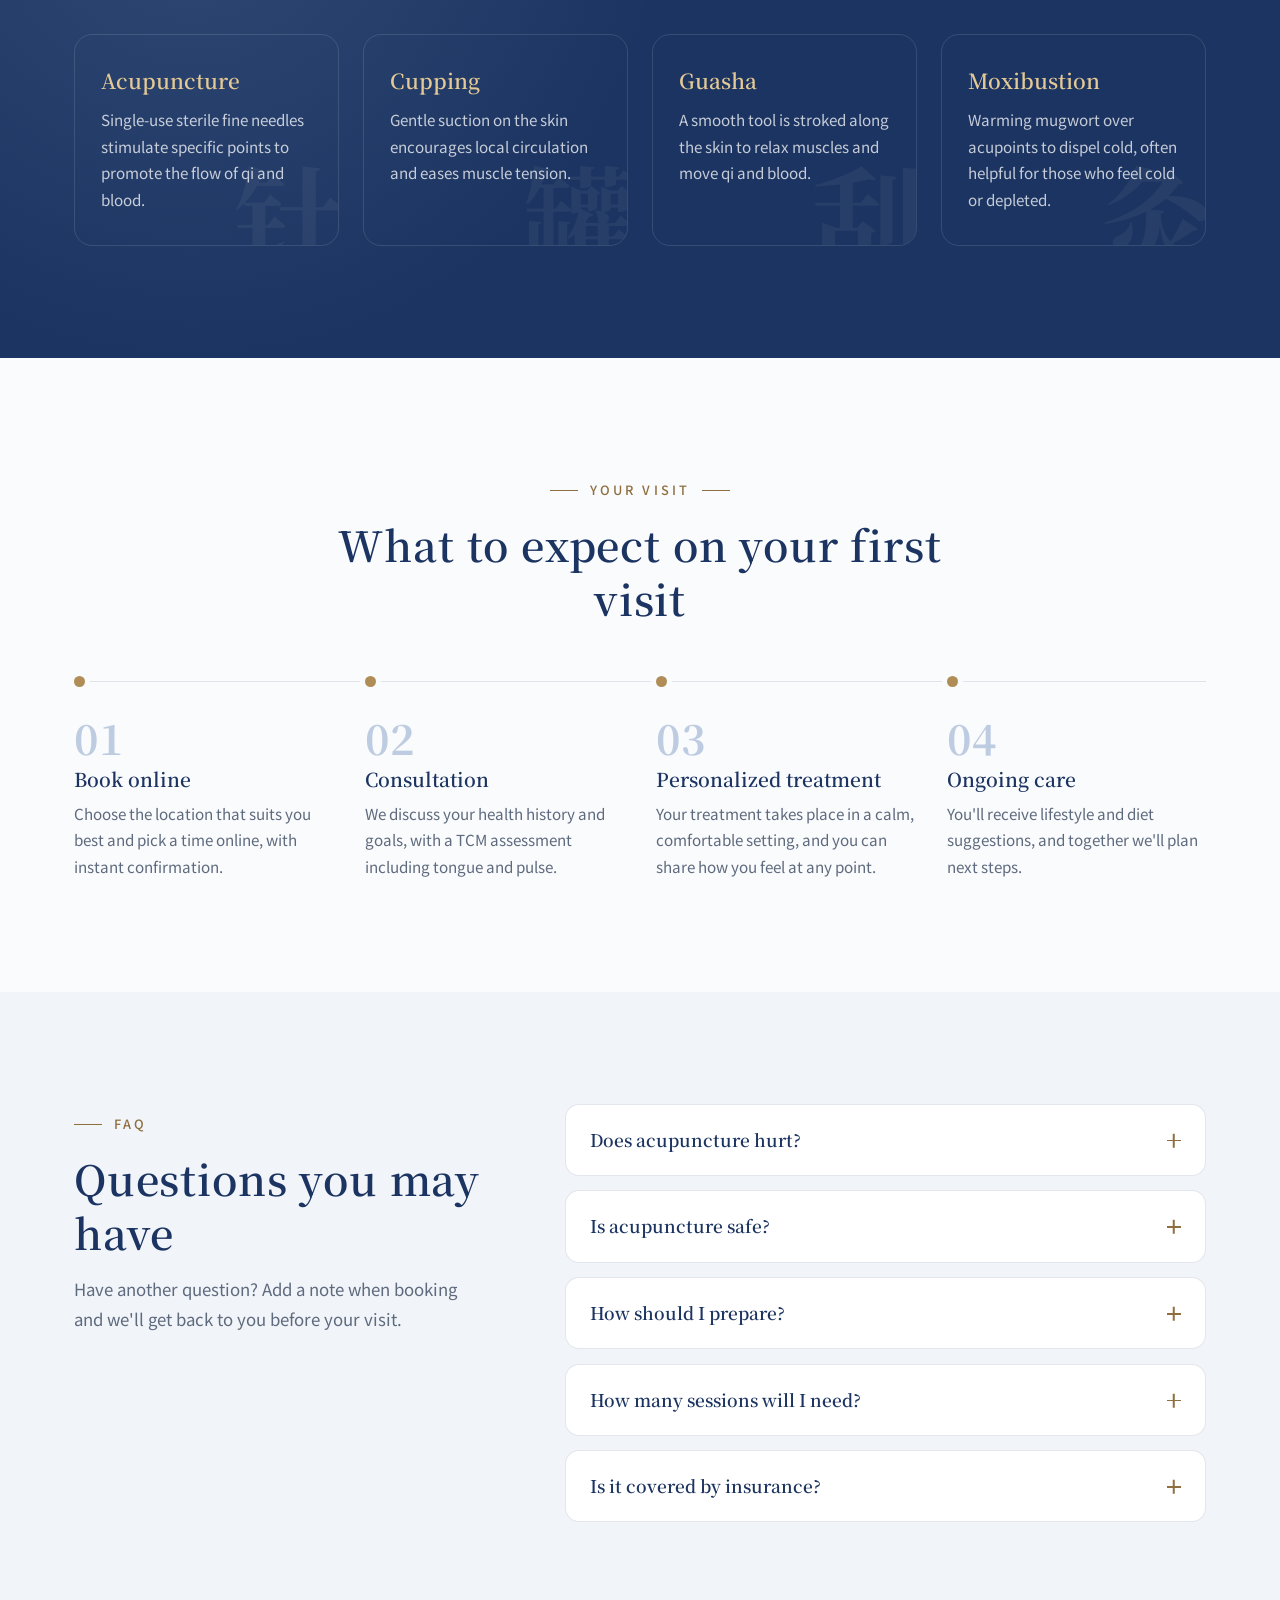
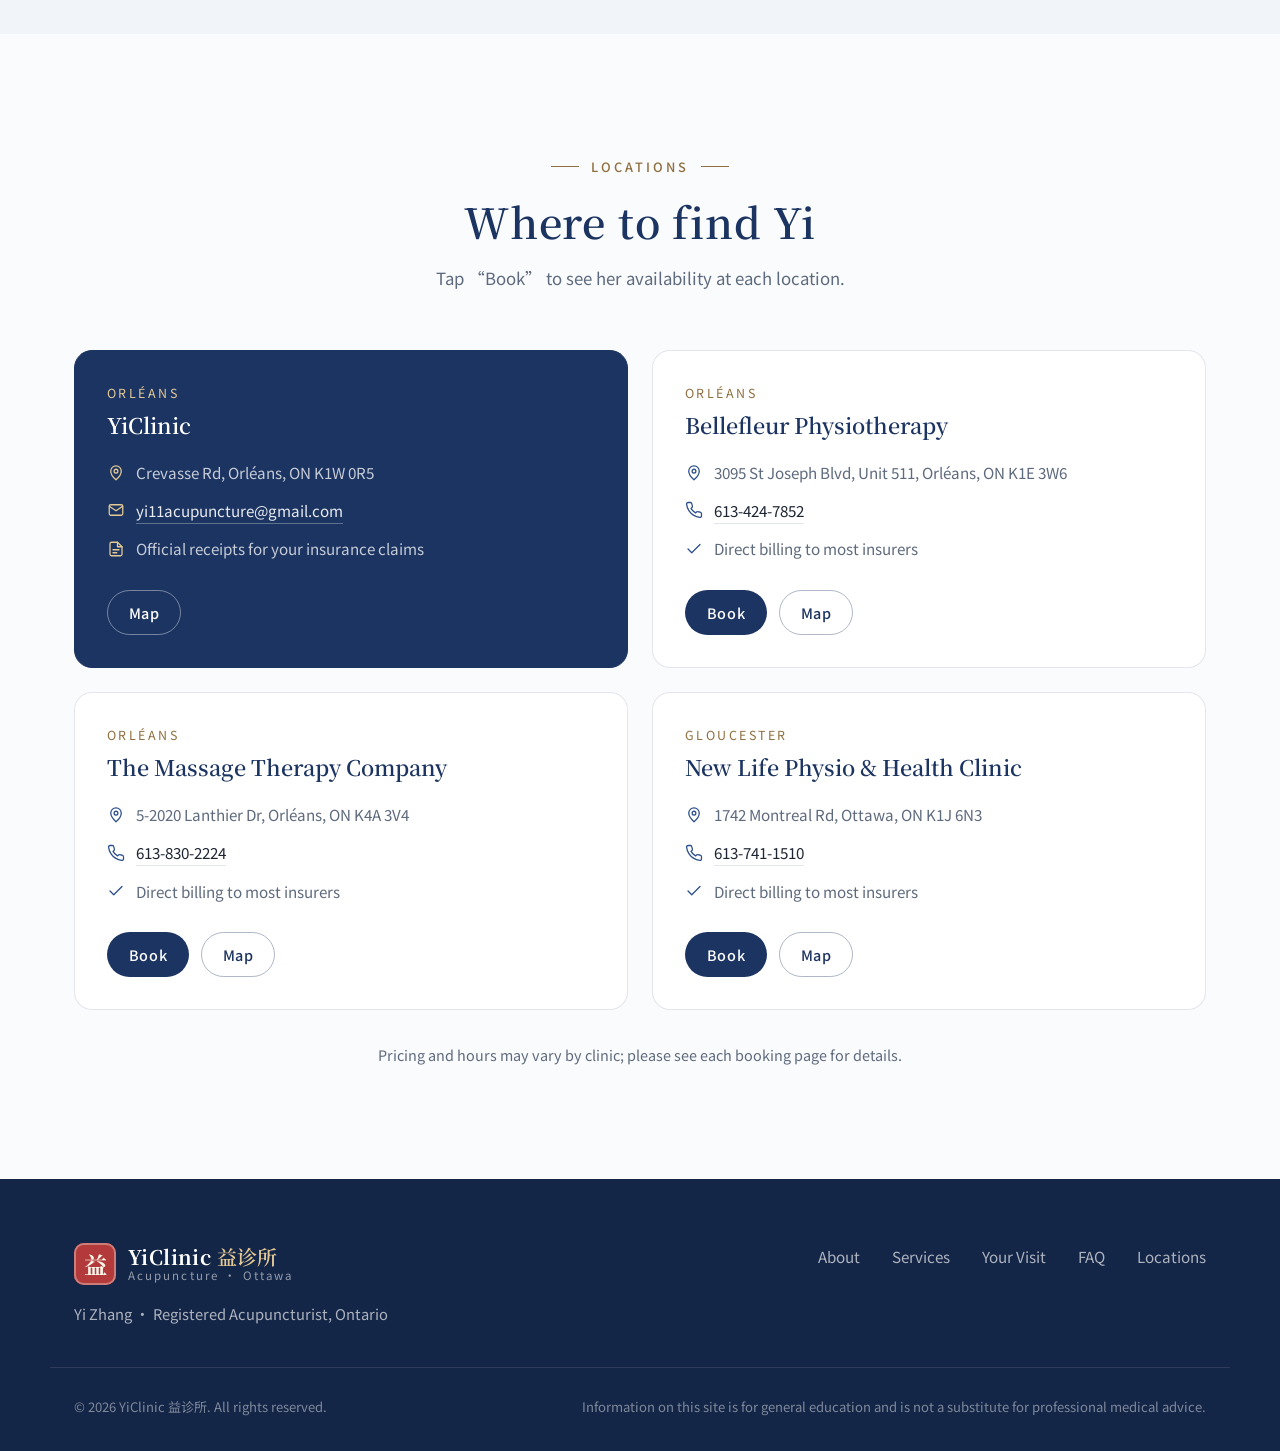
==== commit d9a5074e: "Remove Square booking from the YiClinic studio card Drops the Book button on the private studio card" ====
--- a/zh/index.html
+++ b/zh/index.html
@@ -70,10 +70,6 @@
                     "address": { "@type": "PostalAddress", "streetAddress": "1742 Montreal Rd", "addressLocality": "Ottawa", "addressRegion": "ON", "postalCode": "K1J 6N3", "addressCountry": "CA" }
                 }
             ]
-        },
-        "potentialAction": {
-            "@type": "ReserveAction",
-            "target": "https://book.squareup.com/appointments/kmcly4hvuqby21/location/LDAK9QREGEEZS/services"
         }
     }
     </script>
@@ -428,7 +424,6 @@
                             </li>
                         </ul>
                         <div class="location-actions">
-                            <a href="https://book.squareup.com/appointments/kmcly4hvuqby21/location/LDAK9QREGEEZS/services" target="_blank" rel="noopener" class="btn btn-primary btn-sm">预约</a>
                             <a href="https://www.google.com/maps/search/?api=1&amp;query=Crevasse+Rd+Orleans+ON+K1W+0R5" target="_blank" rel="noopener" class="btn btn-ghost btn-sm">地图</a>
                         </div>
                     </article>
